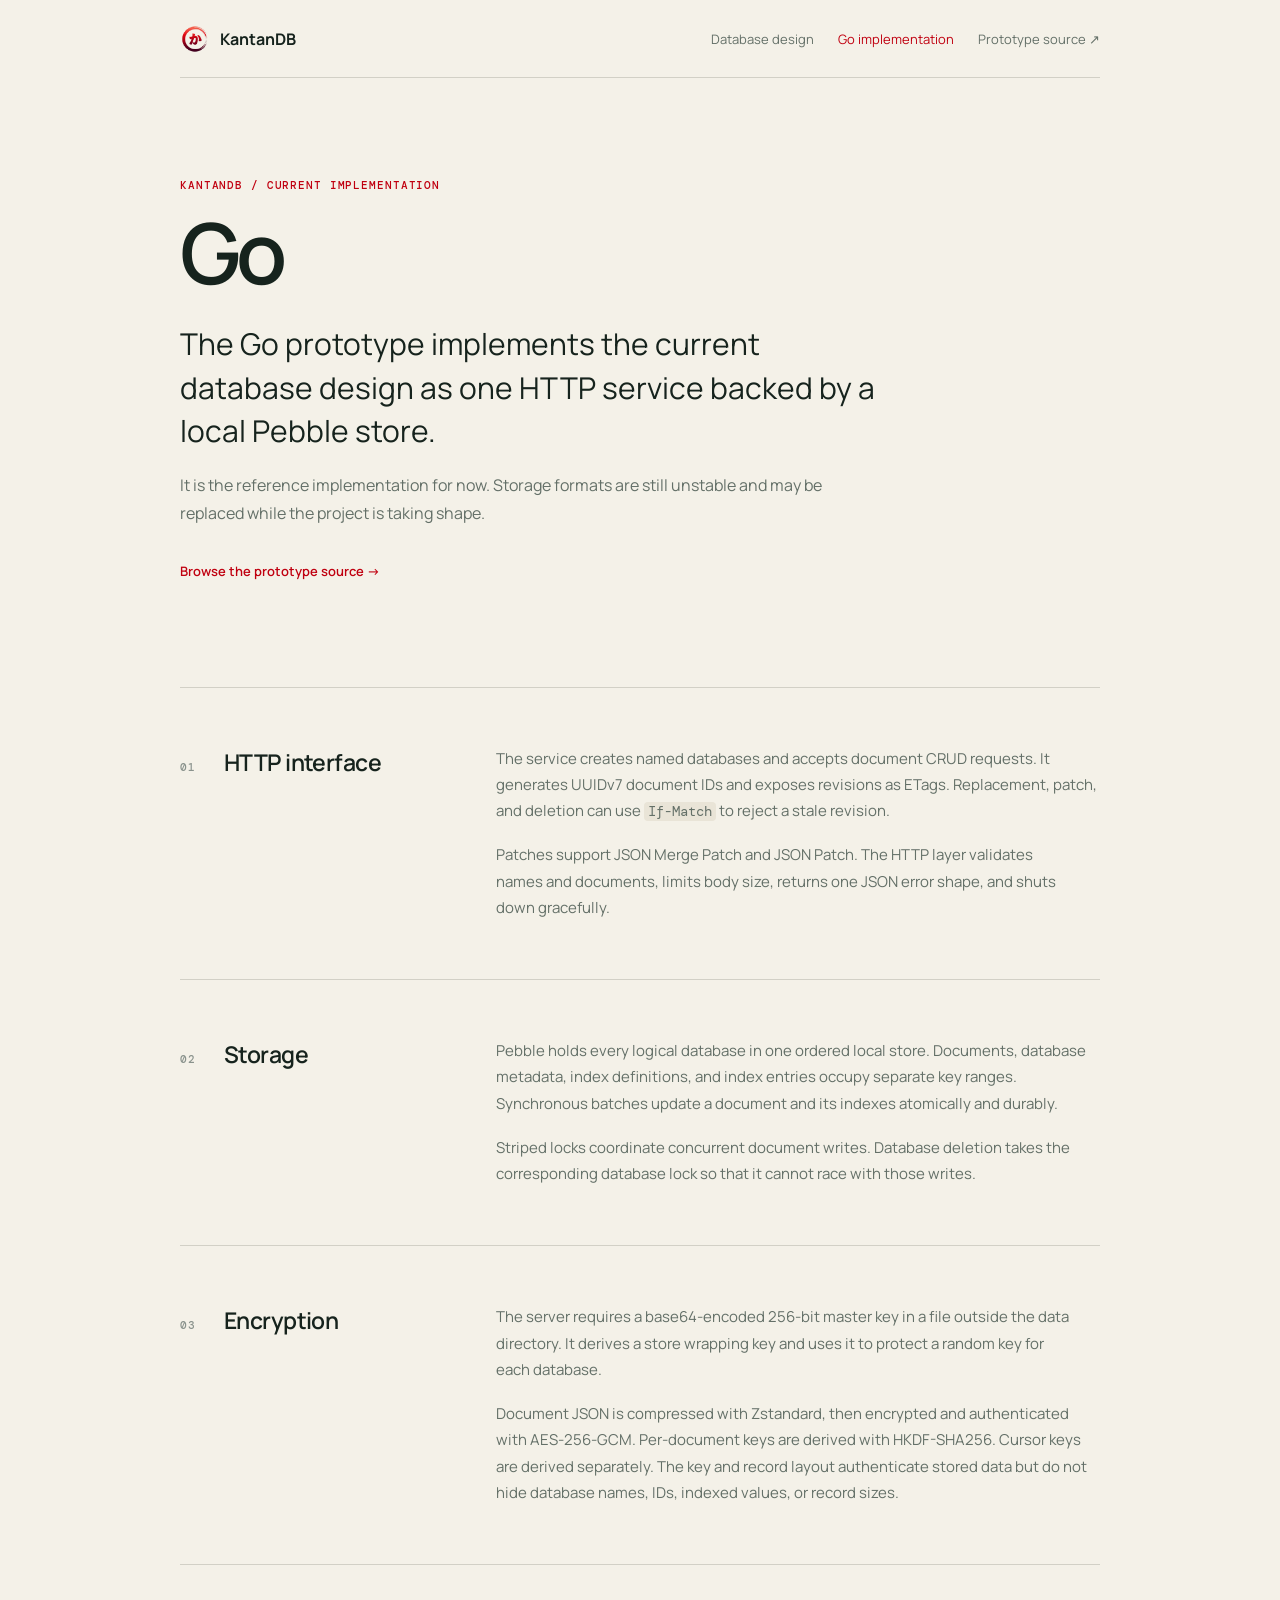
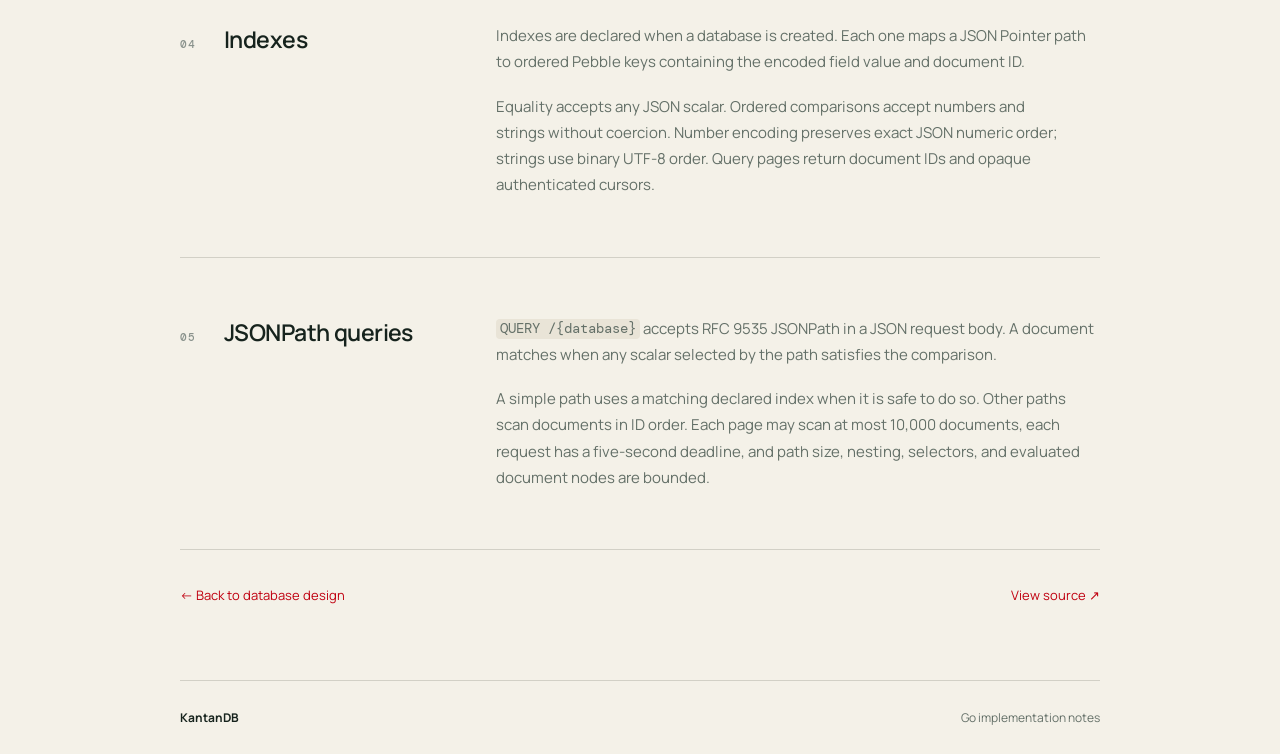
==== go.html @ 206d6247 "docs: update site for current prototype" ====
<!doctype html>
<html lang="en">
  <head>
    <meta charset="utf-8">
    <meta name="viewport" content="width=device-width, initial-scale=1">
    <meta name="description" content="Notes on the current Go implementation of KantanDB.">
    <meta name="theme-color" content="#f4f1e8">

    <title>Go implementation — KantanDB</title>

    <link rel="stylesheet" href="./styles.css">
  </head>
  <body>
    <header class="site-header">
      <a class="brand" href="./" aria-label="KantanDB home">
        <img src="./logo.png" alt="" aria-hidden="true">
        <span>KantanDB</span>
      </a>

      <nav aria-label="Main navigation">
        <a href="./">Database design</a>
        <a aria-current="page" href="./go.html">Go implementation</a>
        <a href="https://github.com/kantandb/prototype">Prototype source <span aria-hidden="true">↗</span></a>
      </nav>
    </header>

    <main>
      <header class="page-intro detail-intro">
        <p class="label"><a href="./">KantanDB</a> / current implementation</p>
        <h1>Go</h1>
        <p class="summary">
          The Go prototype implements the current database design as one HTTP
          service backed by a local Pebble store.
        </p>
        <p>
          It is the reference implementation for now. Storage formats are still
          unstable and may be replaced while the project is taking shape.
        </p>
        <p class="source-line">
          <a class="text-link" href="https://github.com/kantandb/prototype">Browse the prototype source →</a>
        </p>
      </header>

      <article>
        <section class="detail-section">
          <div class="section-title">
            <p class="section-number">01</p>
            <h2>HTTP interface</h2>
          </div>
          <div class="section-copy">
            <p>
              The service creates named databases and accepts document CRUD
              requests. It generates UUIDv7 document IDs and exposes revisions
              as ETags. Replacement, patch, and deletion can use
              <code>If-Match</code> to reject a stale revision.
            </p>
            <p>
              Patches support JSON Merge Patch and JSON Patch. The HTTP layer
              validates names and documents, limits body size, returns one JSON
              error shape, and shuts down gracefully.
            </p>
          </div>
        </section>

        <section class="detail-section">
          <div class="section-title">
            <p class="section-number">02</p>
            <h2>Storage</h2>
          </div>
          <div class="section-copy">
            <p>
              Pebble holds every logical database in one ordered local store.
              Documents, database metadata, index definitions, and index
              entries occupy separate key ranges. Synchronous batches update a
              document and its indexes atomically and durably.
            </p>
            <p>
              Striped locks coordinate concurrent document writes. Database
              deletion takes the corresponding database lock so that it cannot
              race with those writes.
            </p>
          </div>
        </section>

        <section class="detail-section">
          <div class="section-title">
            <p class="section-number">03</p>
            <h2>Encryption</h2>
          </div>
          <div class="section-copy">
            <p>
              The server requires a base64-encoded 256-bit master key in a file
              outside the data directory. It derives a store wrapping key and
              uses it to protect a random key for each database.
            </p>
            <p>
              Document JSON is compressed with Zstandard, then encrypted and
              authenticated with AES-256-GCM. Per-document keys are derived with
              HKDF-SHA256. Cursor keys are derived separately. The key and
              record layout authenticate stored data but do not hide database
              names, IDs, indexed values, or record sizes.
            </p>
          </div>
        </section>

        <section class="detail-section">
          <div class="section-title">
            <p class="section-number">04</p>
            <h2>Indexes</h2>
          </div>
          <div class="section-copy">
            <p>
              Indexes are declared when a database is created. Each one maps a
              JSON Pointer path to ordered Pebble keys containing the encoded
              field value and document ID.
            </p>
            <p>
              Equality accepts any JSON scalar. Ordered comparisons accept
              numbers and strings without coercion. Number encoding preserves
              exact JSON numeric order; strings use binary UTF-8 order. Query
              pages return document IDs and opaque authenticated cursors.
            </p>
          </div>
        </section>

        <section class="detail-section">
          <div class="section-title">
            <p class="section-number">05</p>
            <h2>JSONPath queries</h2>
          </div>
          <div class="section-copy">
            <p>
              <code>QUERY /{database}</code> accepts RFC 9535 JSONPath in a JSON
              request body. A document matches when any scalar selected by the
              path satisfies the comparison.
            </p>
            <p>
              A simple path uses a matching declared index when it is safe to
              do so. Other paths scan documents in ID order. Each page may scan
              at most 10,000 documents, each request has a five-second deadline,
              and path size, nesting, selectors, and evaluated document nodes
              are bounded.
            </p>
          </div>
        </section>
      </article>

      <nav class="page-nav" aria-label="Page navigation">
        <a href="./">← Back to database design</a>
        <a href="https://github.com/kantandb/prototype">View source ↗</a>
      </nav>
    </main>

    <footer>
      <span>KantanDB</span>
      <span>Go implementation notes</span>
    </footer>
  </body>
</html>
---- styles.css ----
@import url("https://fonts.googleapis.com/css2?family=DM+Mono:wght@400;500&family=Manrope:wght@400;500;600;700&display=swap");

:root {
  --paper: #f4f1e8;
  --paper-deep: #e9e4d7;
  --ink: #16231d;
  --muted: #647068;
  --line: #d2d0c6;
  --accent: #c00010;
  --accent-soft: #f05848;
  --white: #fffdf7;
}

* {
  box-sizing: border-box;
}

html {
  scroll-behavior: smooth;
}

body {
  min-width: 320px;
  margin: 0;
  color: var(--ink);
  background: var(--paper);
  font-family: "Manrope", sans-serif;
  -webkit-font-smoothing: antialiased;
}

a {
  color: inherit;
  text-underline-offset: 0.2em;
}

.site-header,
main,
footer {
  width: min(920px, calc(100% - 48px));
  margin-inline: auto;
}

.site-header {
  display: flex;
  align-items: center;
  justify-content: space-between;
  min-height: 78px;
  border-bottom: 1px solid var(--line);
}

.brand {
  display: inline-flex;
  gap: 10px;
  align-items: center;
  font-weight: 700;
  text-decoration: none;
}

.brand img {
  width: 30px;
  height: 30px;
  border-radius: 8px;
  object-fit: contain;
}

.site-header nav {
  display: flex;
  gap: 24px;
  color: var(--muted);
  font-size: 13px;
}

.site-header nav a {
  text-decoration: none;
}

.site-header nav a:hover,
.site-header nav a[aria-current="page"] {
  color: var(--accent);
}

.page-intro {
  max-width: 720px;
  padding: 100px 0 110px;
}

.label,
.status,
.section-number {
  margin: 0;
  color: var(--accent);
  font-family: "DM Mono", monospace;
  font-size: 11px;
  font-weight: 500;
  letter-spacing: 0.08em;
  text-transform: uppercase;
}

.label a {
  text-decoration: none;
}

h1,
h2,
h3,
p {
  text-wrap: pretty;
}

h1 {
  margin: 18px 0 28px;
  font-size: clamp(52px, 9vw, 84px);
  font-weight: 600;
  letter-spacing: -0.055em;
  line-height: 1;
}

.page-intro p:not(.label, .summary, .note, .source-line) {
  max-width: 650px;
  color: var(--muted);
  font-size: 16px;
  line-height: 1.75;
}

.summary {
  max-width: 710px;
  margin: 0 0 18px;
  font-size: clamp(22px, 3vw, 30px);
  line-height: 1.45;
}

.note {
  margin: 34px 0 0;
  padding-left: 15px;
  border-left: 2px solid var(--accent);
  color: var(--muted);
  font-family: "DM Mono", monospace;
  font-size: 12px;
}

.article-header {
  padding: 72px 0 52px;
  border-top: 1px solid var(--line);
}

.article-header h2 {
  margin: 13px 0 14px;
  font-size: clamp(34px, 5vw, 50px);
  font-weight: 600;
  letter-spacing: -0.04em;
}

.article-header > p:last-child {
  max-width: 600px;
  margin: 0;
  color: var(--muted);
  line-height: 1.7;
}

.design-section,
.detail-section {
  display: grid;
  grid-template-columns: 220px minmax(0, 1fr);
  gap: 48px;
  padding: 48px 0;
  border-top: 1px solid var(--line);
}

.design-section h3,
.implementation-row h3 {
  margin: 0;
  font-size: 19px;
  font-weight: 600;
  letter-spacing: -0.02em;
}

.design-section p,
.section-copy p,
.implementation-row > p {
  margin: 0;
  color: var(--muted);
  font-size: 15px;
  line-height: 1.75;
}

.design-section p + p,
.section-copy p + p {
  margin-top: 18px;
}

.implementations {
  padding-bottom: 80px;
}

.implementation-row {
  display: grid;
  grid-template-columns: 160px minmax(0, 1fr) 210px;
  gap: 32px;
  align-items: start;
  padding: 34px 0;
  border-top: 1px solid var(--line);
}

.implementation-row .status {
  margin-bottom: 8px;
  color: var(--muted);
}

.implementation-row .current {
  color: var(--accent);
}

.implementation-row.planned {
  opacity: 0.72;
}

.text-link {
  color: var(--accent);
  font-size: 13px;
  font-weight: 600;
  text-decoration: none;
}

.text-link:hover {
  text-decoration: underline;
}

.detail-intro {
  padding-bottom: 90px;
}

.source-line {
  margin-top: 32px;
}

.detail-section {
  grid-template-columns: 260px minmax(0, 1fr);
  gap: 56px;
  padding: 58px 0;
}

.section-title {
  display: grid;
  grid-template-columns: 34px 1fr;
  gap: 10px;
  align-items: baseline;
}

.section-title h2 {
  margin: 0;
  font-size: 23px;
  font-weight: 600;
  letter-spacing: -0.025em;
}

.section-number {
  color: #89928c;
}

code {
  padding: 0.1em 0.3em;
  border-radius: 4px;
  background: var(--paper-deep);
  font-family: "DM Mono", monospace;
  font-size: 0.9em;
}

.page-nav {
  display: flex;
  justify-content: space-between;
  padding: 36px 0 76px;
  border-top: 1px solid var(--line);
  font-size: 13px;
}

.page-nav a {
  color: var(--accent);
  text-decoration: none;
}

.page-nav a:hover {
  text-decoration: underline;
}

footer {
  display: flex;
  justify-content: space-between;
  padding: 28px 0;
  border-top: 1px solid var(--line);
  color: var(--muted);
  font-size: 12px;
}

footer span:first-child {
  color: var(--ink);
  font-weight: 700;
}

@media (max-width: 720px) {
  .site-header {
    align-items: flex-start;
    gap: 22px;
    flex-direction: column;
    padding: 20px 0;
  }

  .site-header nav {
    flex-wrap: wrap;
    gap: 10px 20px;
  }

  .page-intro {
    padding: 72px 0 82px;
  }

  .design-section,
  .detail-section {
    grid-template-columns: 1fr;
    gap: 22px;
  }

  .implementation-row {
    grid-template-columns: 110px 1fr;
  }

  .implementation-row .text-link {
    grid-column: 2;
  }
}

@media (max-width: 480px) {
  .site-header,
  main,
  footer {
    width: min(100% - 30px, 920px);
  }

  h1 {
    font-size: 52px;
  }

  .summary {
    font-size: 21px;
  }

  .implementation-row {
    grid-template-columns: 1fr;
    gap: 18px;
  }

  .implementation-row .text-link {
    grid-column: 1;
  }

  .page-nav,
  footer {
    gap: 14px;
    flex-direction: column;
  }
}

@media (prefers-reduced-motion: reduce) {
  html {
    scroll-behavior: auto;
  }
}
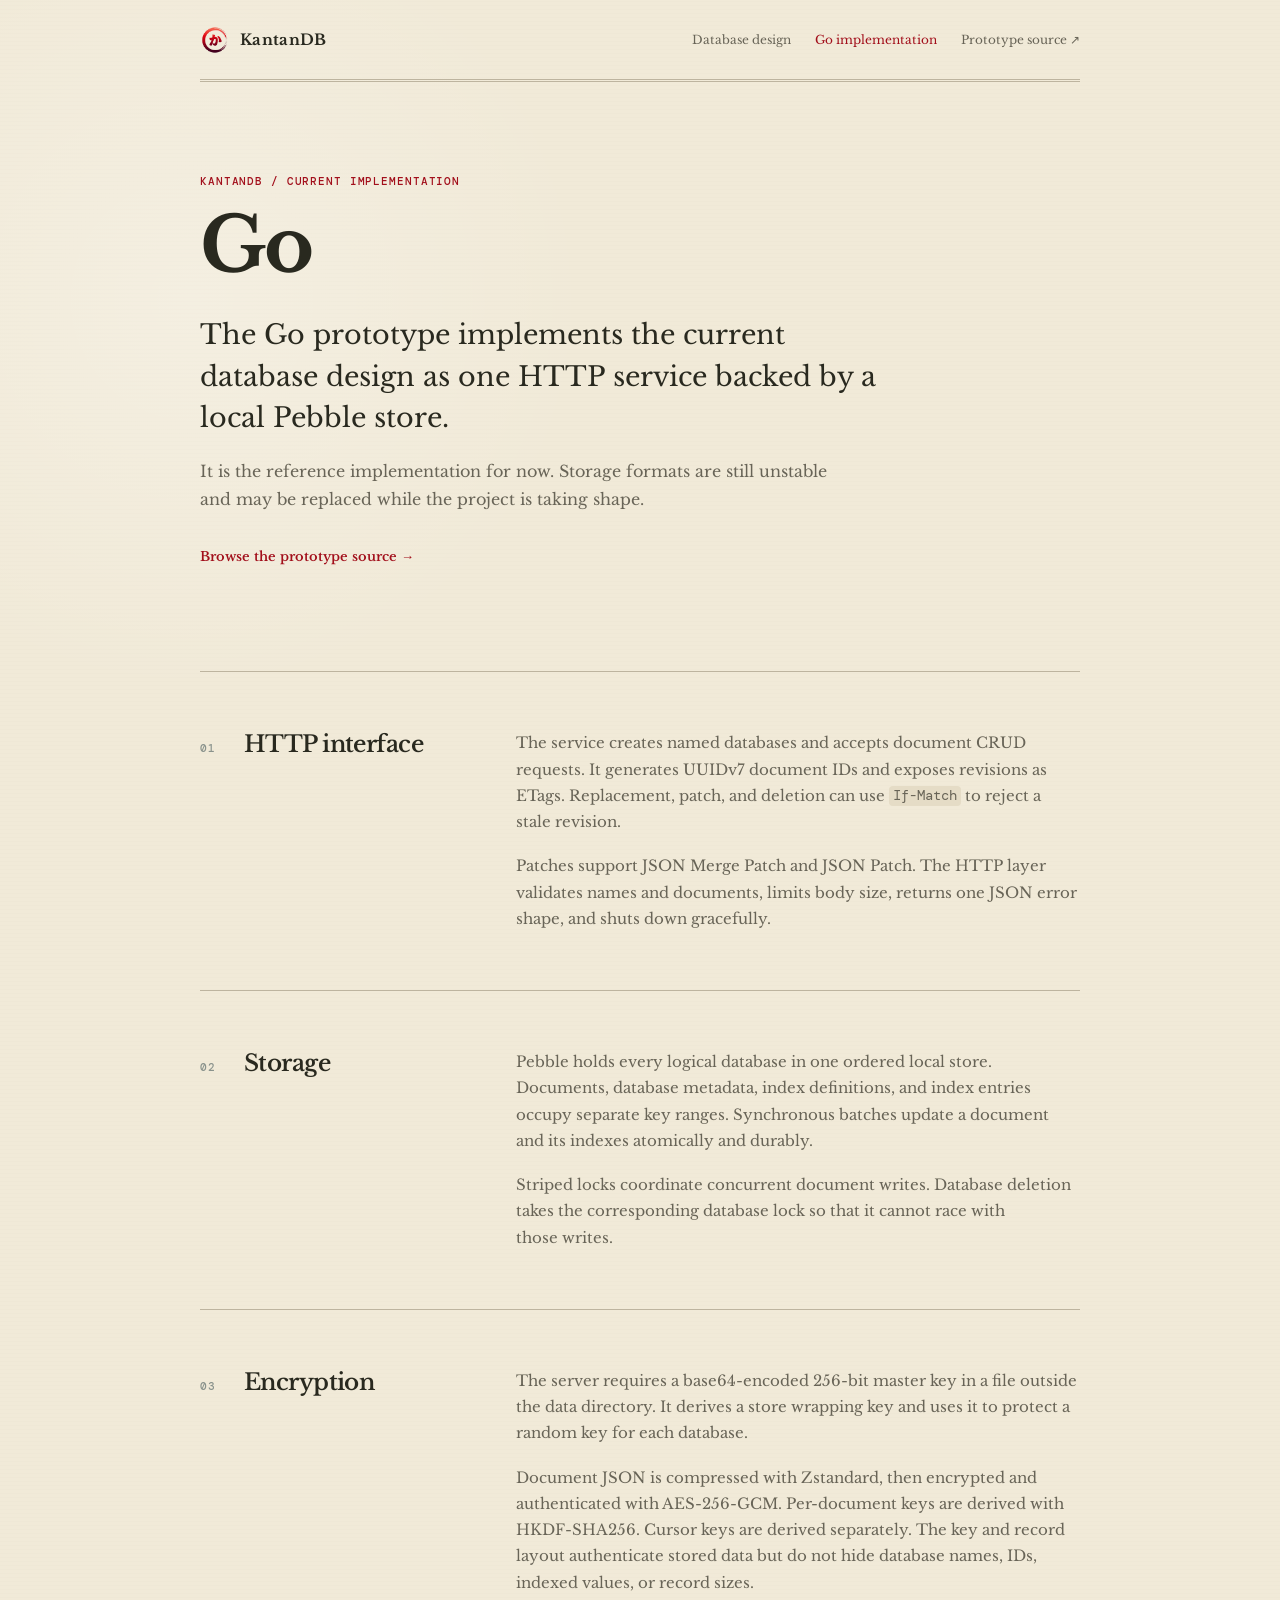
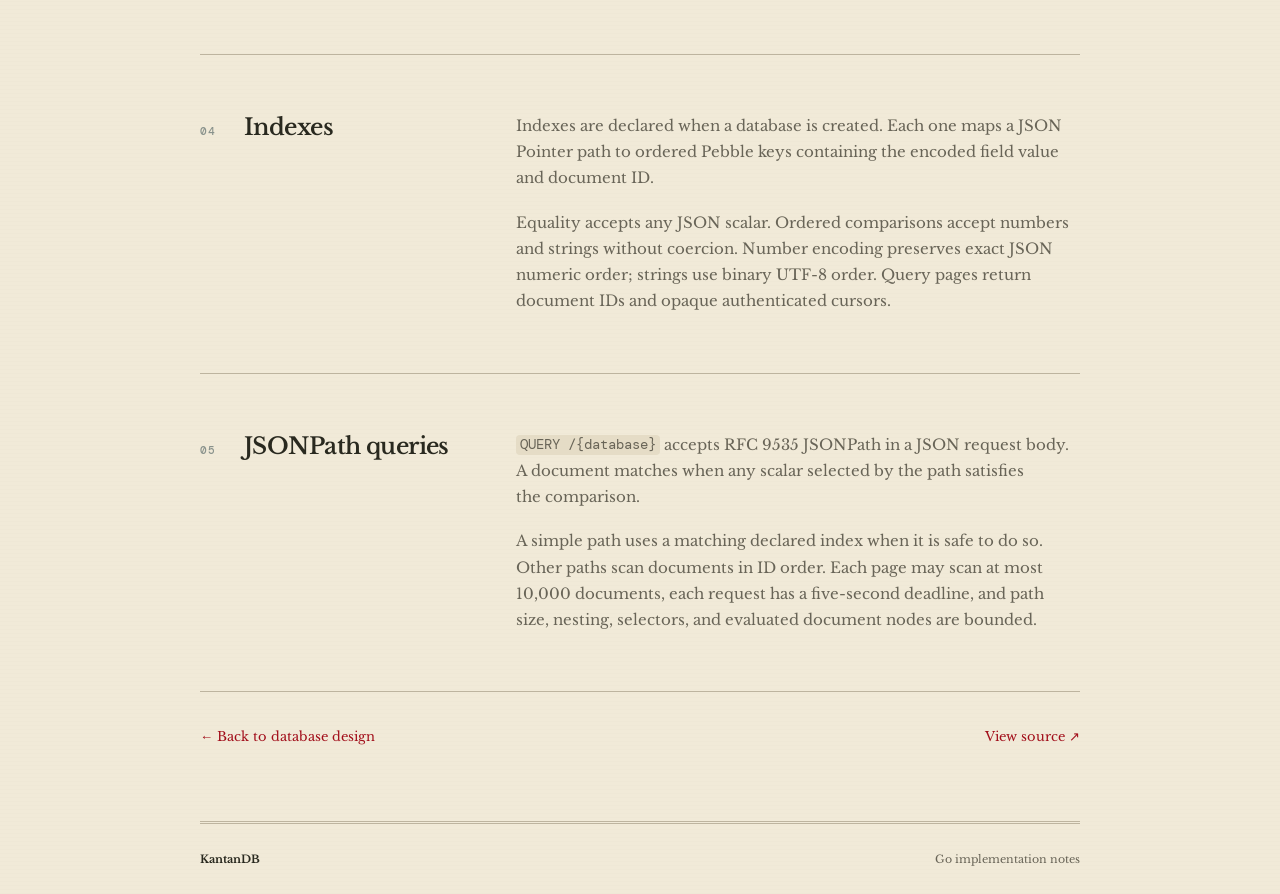
==== commit fb4a6862: "chore: rename Go server submodule" ====
--- a/go.html
+++ b/go.html
@@ -20,7 +20,7 @@
       <nav aria-label="Main navigation">
         <a href="./">Database design</a>
         <a aria-current="page" href="./go.html">Go implementation</a>
-        <a href="https://github.com/kantandb/prototype">Prototype source <span aria-hidden="true">↗</span></a>
+        <a href="https://github.com/kantandb/server-go">Prototype source <span aria-hidden="true">↗</span></a>
       </nav>
     </header>
 
@@ -37,7 +37,7 @@
           unstable and may be replaced while the project is taking shape.
         </p>
         <p class="source-line">
-          <a class="text-link" href="https://github.com/kantandb/prototype">Browse the prototype source →</a>
+          <a class="text-link" href="https://github.com/kantandb/server-go">Browse the prototype source →</a>
         </p>
       </header>
 
@@ -147,7 +147,7 @@
 
       <nav class="page-nav" aria-label="Page navigation">
         <a href="./">← Back to database design</a>
-        <a href="https://github.com/kantandb/prototype">View source ↗</a>
+        <a href="https://github.com/kantandb/server-go">View source ↗</a>
       </nav>
     </main>
 
--- a/styles.css
+++ b/styles.css
@@ -1,14 +1,14 @@
-@import url("https://fonts.googleapis.com/css2?family=DM+Mono:wght@400;500&family=Manrope:wght@400;500;600;700&display=swap");
+@import url("https://fonts.googleapis.com/css2?family=DM+Mono:wght@400;500&family=Libre+Baskerville:ital,wght@0,400;0,700;1,400&display=swap");
 
 :root {
-  --paper: #f4f1e8;
-  --paper-deep: #e9e4d7;
-  --ink: #16231d;
-  --muted: #647068;
-  --line: #d2d0c6;
-  --accent: #c00010;
-  --accent-soft: #f05848;
-  --white: #fffdf7;
+  --paper: #f1ead8;
+  --paper-deep: #e5dcc6;
+  --ink: #29291f;
+  --muted: #686457;
+  --line: #bdb49f;
+  --accent: #a20f1b;
+  --accent-soft: #c34a42;
+  --white: #faf5e8;
 }
 
 * {
@@ -23,8 +23,11 @@
   min-width: 320px;
   margin: 0;
   color: var(--ink);
-  background: var(--paper);
-  font-family: "Manrope", sans-serif;
+  background:
+    radial-gradient(circle at 15% 12%, rgb(255 255 255 / 24%), transparent 25rem),
+    repeating-linear-gradient(0deg, rgb(64 52 32 / 1.2%) 0 1px, transparent 1px 4px),
+    var(--paper);
+  font-family: "Libre Baskerville", Georgia, serif;
   -webkit-font-smoothing: antialiased;
 }
 
@@ -36,7 +39,7 @@
 .site-header,
 main,
 footer {
-  width: min(920px, calc(100% - 48px));
+  width: min(880px, calc(100% - 48px));
   margin-inline: auto;
 }
 
@@ -44,15 +47,17 @@
   display: flex;
   align-items: center;
   justify-content: space-between;
-  min-height: 78px;
-  border-bottom: 1px solid var(--line);
+  min-height: 82px;
+  border-bottom: 3px double var(--line);
 }
 
 .brand {
   display: inline-flex;
   gap: 10px;
   align-items: center;
-  font-weight: 700;
+  font-size: 15px;
+  font-weight: 700;
+  letter-spacing: 0.02em;
   text-decoration: none;
 }
 
@@ -67,7 +72,7 @@
   display: flex;
   gap: 24px;
   color: var(--muted);
-  font-size: 13px;
+  font-size: 12px;
 }
 
 .site-header nav a {
@@ -80,8 +85,8 @@
 }
 
 .page-intro {
-  max-width: 720px;
-  padding: 100px 0 110px;
+  max-width: 700px;
+  padding: 92px 0 104px;
 }
 
 .label,
@@ -107,12 +112,18 @@
   text-wrap: pretty;
 }
 
+h1,
+h2,
+h3 {
+  font-family: "Libre Baskerville", Georgia, serif;
+}
+
 h1 {
   margin: 18px 0 28px;
-  font-size: clamp(52px, 9vw, 84px);
-  font-weight: 600;
-  letter-spacing: -0.055em;
-  line-height: 1;
+  font-size: clamp(48px, 8vw, 76px);
+  font-weight: 700;
+  letter-spacing: -0.045em;
+  line-height: 1.05;
 }
 
 .page-intro p:not(.label, .summary, .note, .source-line) {
@@ -125,8 +136,8 @@
 .summary {
   max-width: 710px;
   margin: 0 0 18px;
-  font-size: clamp(22px, 3vw, 30px);
-  line-height: 1.45;
+  font-size: clamp(20px, 2.7vw, 27px);
+  line-height: 1.55;
 }
 
 .note {
@@ -139,15 +150,15 @@
 }
 
 .article-header {
-  padding: 72px 0 52px;
-  border-top: 1px solid var(--line);
+  padding: 68px 0 48px;
+  border-top: 3px double var(--line);
 }
 
 .article-header h2 {
   margin: 13px 0 14px;
-  font-size: clamp(34px, 5vw, 50px);
-  font-weight: 600;
-  letter-spacing: -0.04em;
+  font-size: clamp(32px, 4.5vw, 44px);
+  font-weight: 700;
+  letter-spacing: -0.035em;
 }
 
 .article-header > p:last-child {
@@ -166,12 +177,32 @@
   border-top: 1px solid var(--line);
 }
 
+#design {
+  counter-reset: design-section;
+}
+
+.design-section {
+  counter-increment: design-section;
+}
+
 .design-section h3,
 .implementation-row h3 {
   margin: 0;
-  font-size: 19px;
-  font-weight: 600;
-  letter-spacing: -0.02em;
+  font-size: 18px;
+  font-weight: 700;
+  letter-spacing: -0.015em;
+  line-height: 1.45;
+}
+
+.design-section h3::before {
+  display: block;
+  margin-bottom: 11px;
+  color: var(--accent);
+  content: counter(design-section, upper-roman) ".";
+  font-family: "DM Mono", monospace;
+  font-size: 10px;
+  font-weight: 500;
+  letter-spacing: 0.08em;
 }
 
 .design-section p,
@@ -286,9 +317,9 @@
   display: flex;
   justify-content: space-between;
   padding: 28px 0;
-  border-top: 1px solid var(--line);
-  color: var(--muted);
-  font-size: 12px;
+  border-top: 3px double var(--line);
+  color: var(--muted);
+  font-size: 11px;
 }
 
 footer span:first-child {
@@ -332,7 +363,7 @@
   .site-header,
   main,
   footer {
-    width: min(100% - 30px, 920px);
+    width: min(100% - 30px, 880px);
   }
 
   h1 {
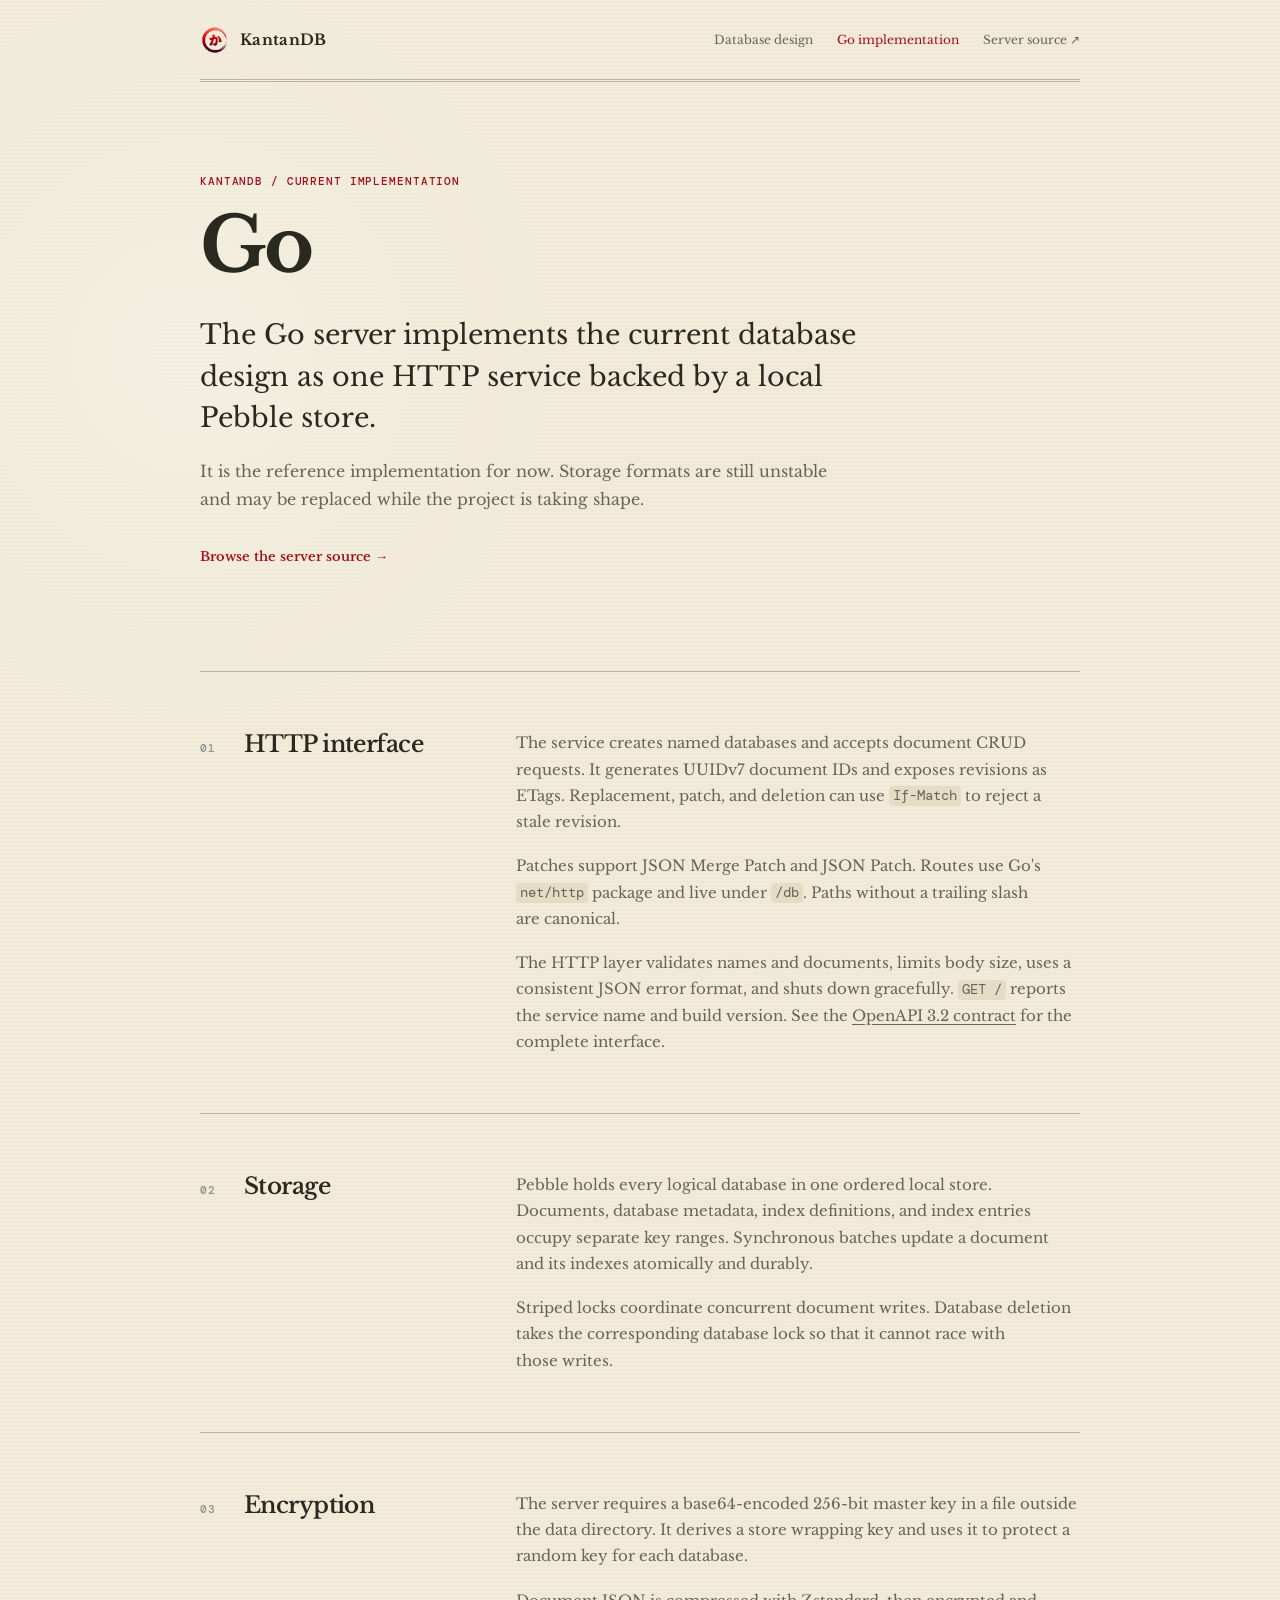
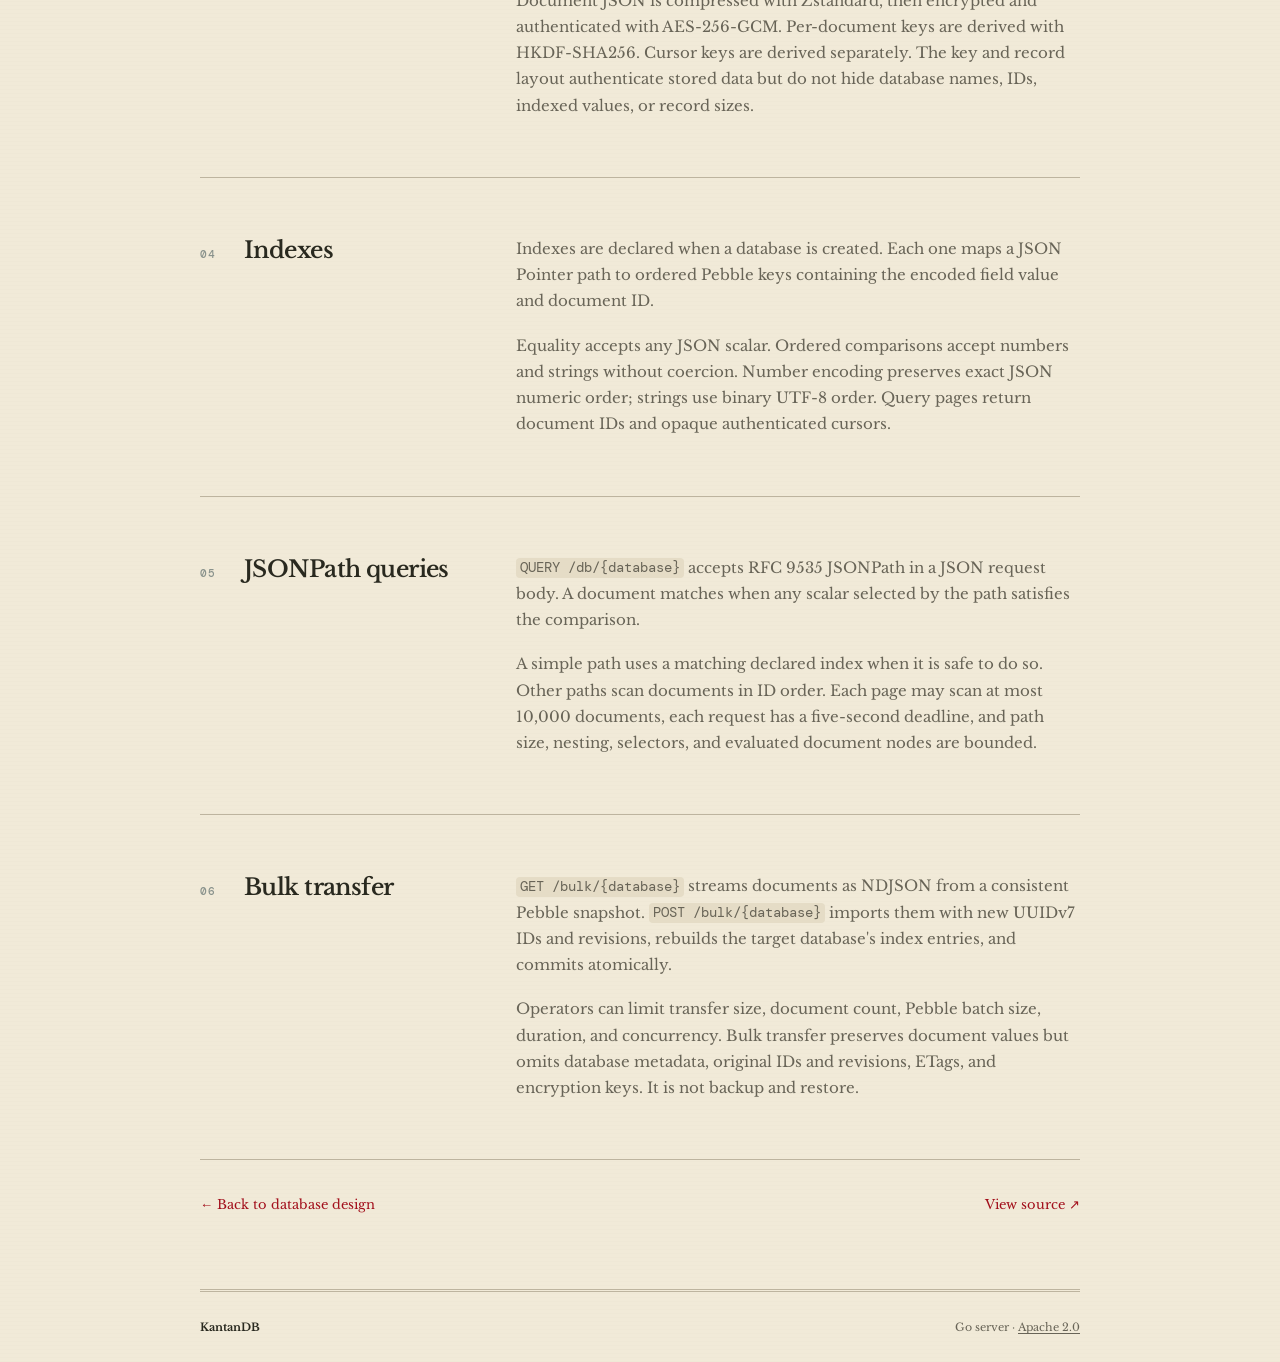
==== commit 4e1f2349: "docs: update Go server features" ====
--- a/go.html
+++ b/go.html
@@ -20,7 +20,7 @@
       <nav aria-label="Main navigation">
         <a href="./">Database design</a>
         <a aria-current="page" href="./go.html">Go implementation</a>
-        <a href="https://github.com/kantandb/server-go">Prototype source <span aria-hidden="true">↗</span></a>
+        <a href="https://github.com/kantandb/server-go">Server source <span aria-hidden="true">↗</span></a>
       </nav>
     </header>
 
@@ -29,7 +29,7 @@
         <p class="label"><a href="./">KantanDB</a> / current implementation</p>
         <h1>Go</h1>
         <p class="summary">
-          The Go prototype implements the current database design as one HTTP
+          The Go server implements the current database design as one HTTP
           service backed by a local Pebble store.
         </p>
         <p>
@@ -37,7 +37,7 @@
           unstable and may be replaced while the project is taking shape.
         </p>
         <p class="source-line">
-          <a class="text-link" href="https://github.com/kantandb/server-go">Browse the prototype source →</a>
+          <a class="text-link" href="https://github.com/kantandb/server-go">Browse the server source →</a>
         </p>
       </header>
 
@@ -55,9 +55,17 @@
               <code>If-Match</code> to reject a stale revision.
             </p>
             <p>
-              Patches support JSON Merge Patch and JSON Patch. The HTTP layer
-              validates names and documents, limits body size, returns one JSON
-              error shape, and shuts down gracefully.
+              Patches support JSON Merge Patch and JSON Patch. Routes use Go's
+              <code>net/http</code> package and live under <code>/db</code>.
+              Paths without a trailing slash are canonical.
+            </p>
+            <p>
+              The HTTP layer validates names and documents, limits body size,
+              uses a consistent JSON error format, and shuts down gracefully.
+              <code>GET /</code> reports the service name and build version.
+              See the
+              <a href="https://github.com/kantandb/server-go/blob/main/openapi.yaml">OpenAPI 3.2 contract</a>
+              for the complete interface.
             </p>
           </div>
         </section>
@@ -130,7 +138,7 @@
           </div>
           <div class="section-copy">
             <p>
-              <code>QUERY /{database}</code> accepts RFC 9535 JSONPath in a JSON
+              <code>QUERY /db/{database}</code> accepts RFC 9535 JSONPath in a JSON
               request body. A document matches when any scalar selected by the
               path satisfies the comparison.
             </p>
@@ -140,6 +148,28 @@
               at most 10,000 documents, each request has a five-second deadline,
               and path size, nesting, selectors, and evaluated document nodes
               are bounded.
+            </p>
+          </div>
+        </section>
+
+        <section class="detail-section">
+          <div class="section-title">
+            <p class="section-number">06</p>
+            <h2>Bulk transfer</h2>
+          </div>
+          <div class="section-copy">
+            <p>
+              <code>GET /bulk/{database}</code> streams documents as NDJSON
+              from a consistent Pebble snapshot. <code>POST /bulk/{database}</code>
+              imports them with new UUIDv7 IDs and revisions, rebuilds the
+              target database's index entries, and commits atomically.
+            </p>
+            <p>
+              Operators can limit transfer size, document count, Pebble batch
+              size, duration, and concurrency. Bulk transfer preserves
+              document values but omits database metadata, original IDs and
+              revisions, ETags, and encryption keys. It is not backup and
+              restore.
             </p>
           </div>
         </section>
@@ -153,7 +183,7 @@
 
     <footer>
       <span>KantanDB</span>
-      <span>Go implementation notes</span>
+      <span>Go server · <a href="https://github.com/kantandb/server-go/blob/main/LICENSE">Apache 2.0</a></span>
     </footer>
   </body>
 </html>
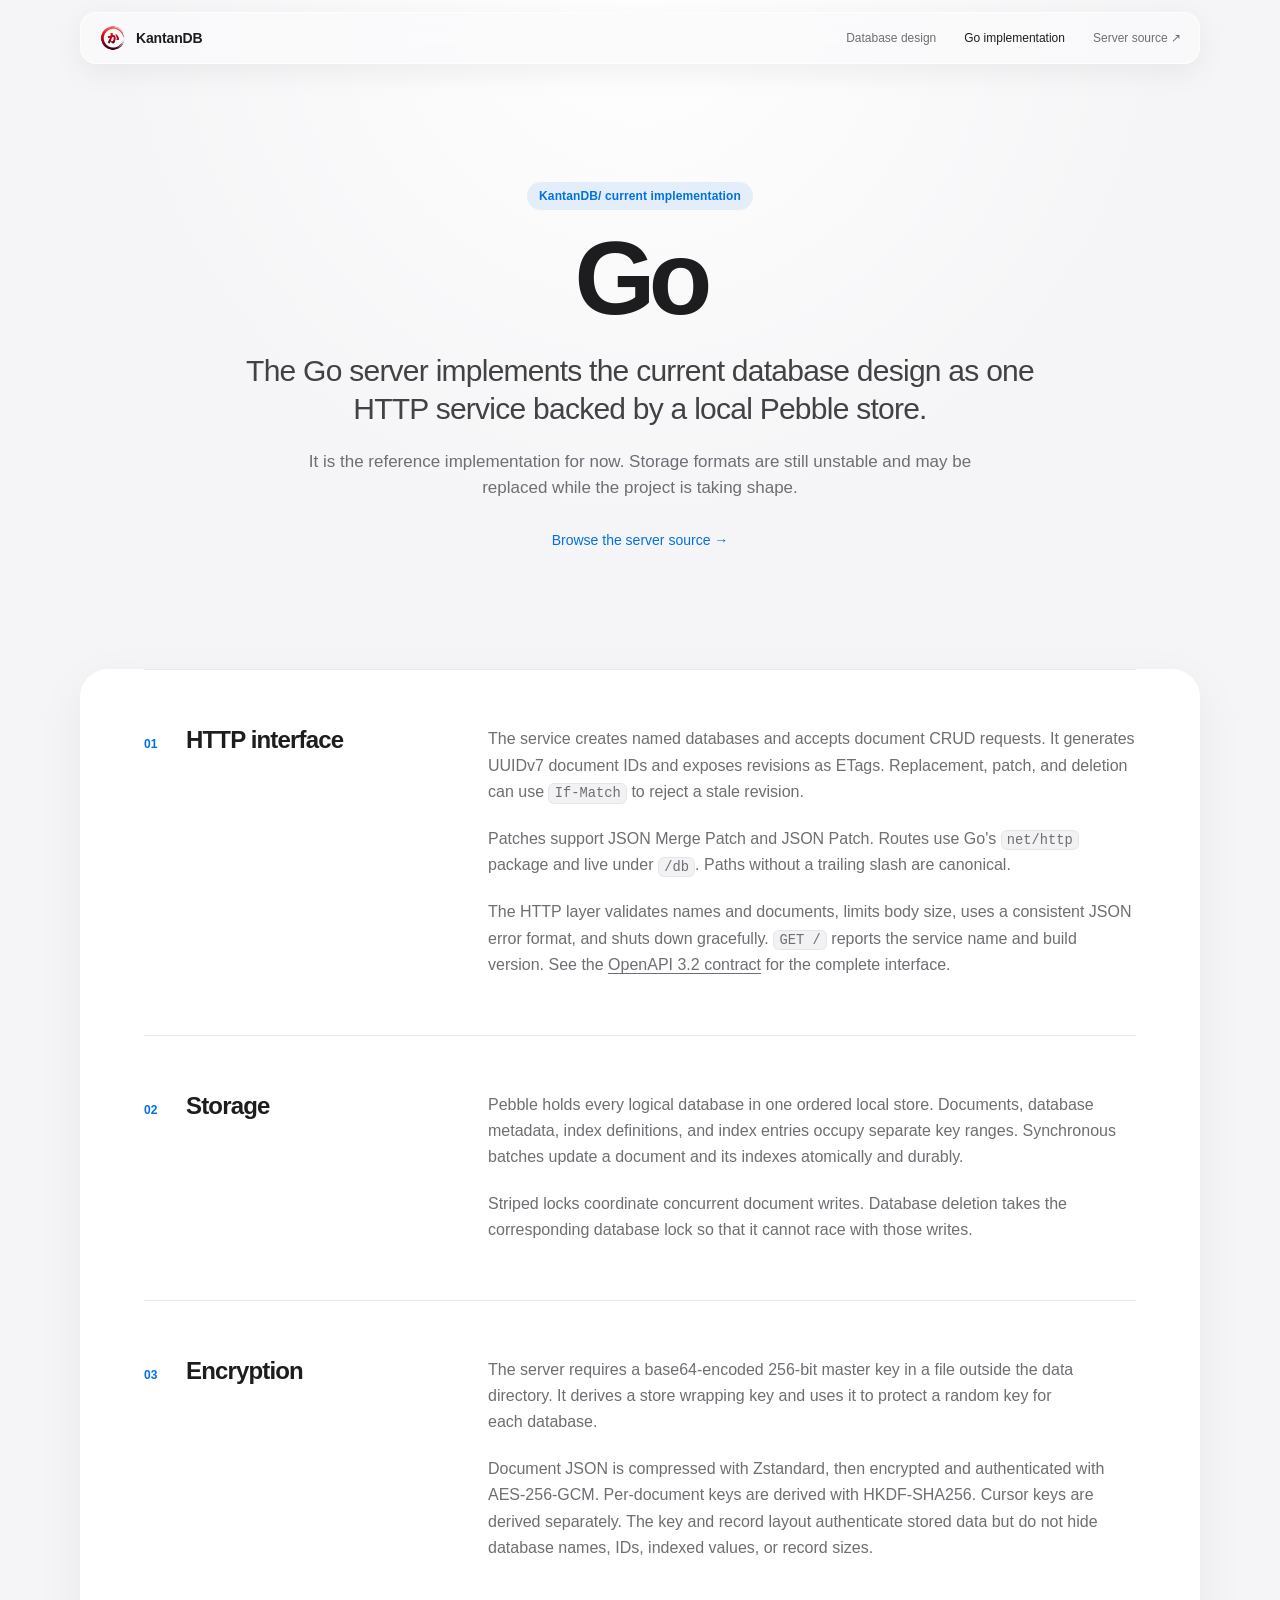
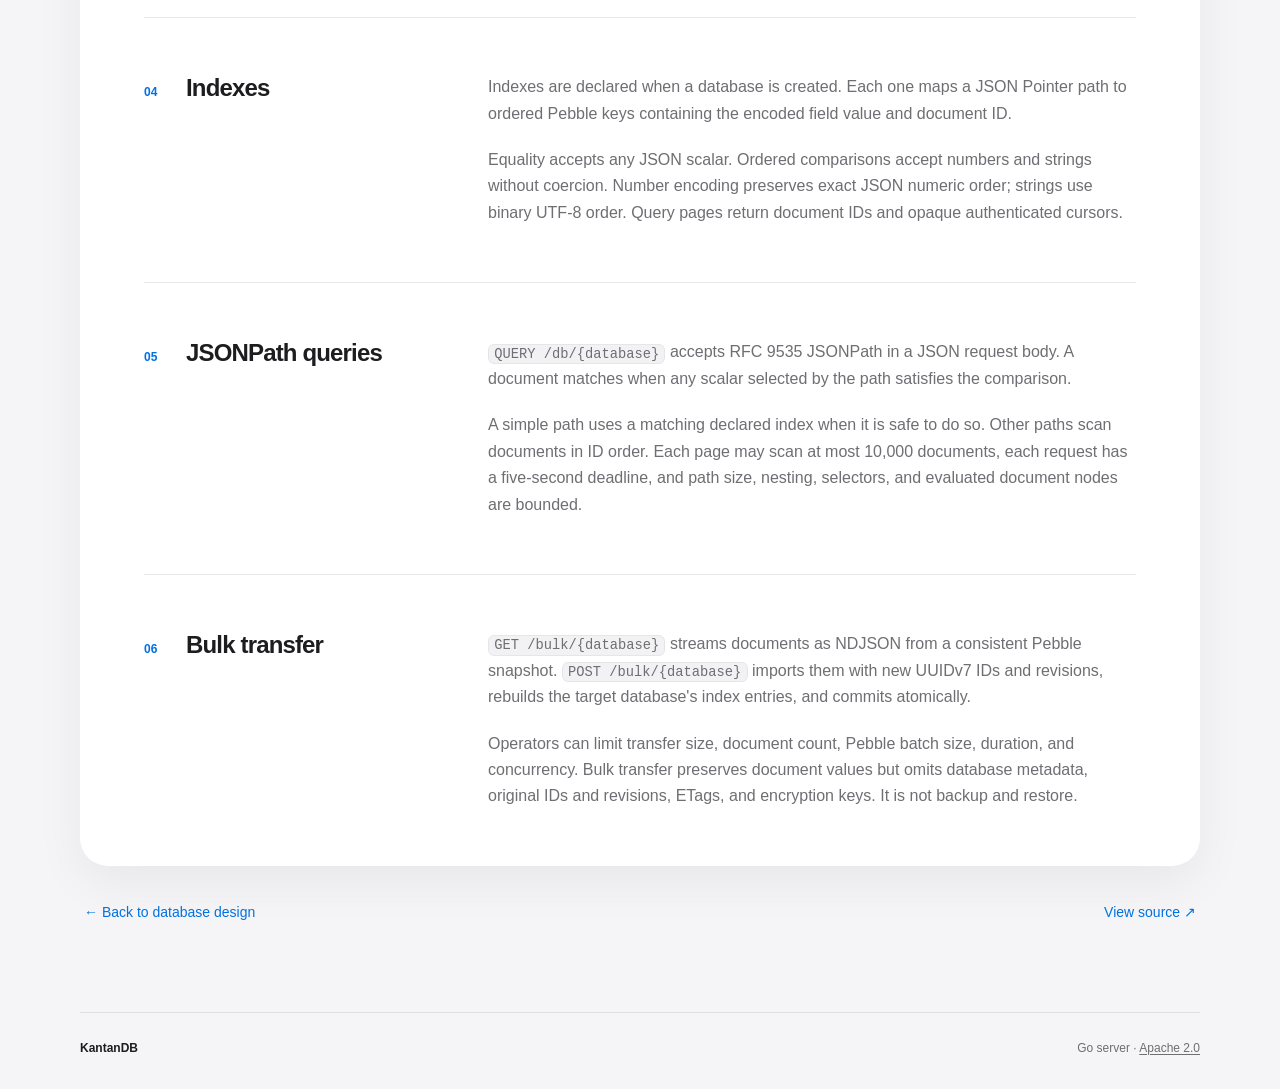
==== commit 0d27a2a8: "feat: redesign site with Apple-inspired styling" ====
--- a/go.html
+++ b/go.html
@@ -4,7 +4,7 @@
     <meta charset="utf-8">
     <meta name="viewport" content="width=device-width, initial-scale=1">
     <meta name="description" content="Notes on the current Go implementation of KantanDB.">
-    <meta name="theme-color" content="#f4f1e8">
+    <meta name="theme-color" content="#f5f5f7">
 
     <title>Go implementation — KantanDB</title>
 
--- a/styles.css
+++ b/styles.css
@@ -1,14 +1,17 @@
-@import url("https://fonts.googleapis.com/css2?family=DM+Mono:wght@400;500&family=Libre+Baskerville:ital,wght@0,400;0,700;1,400&display=swap");
-
 :root {
-  --paper: #f1ead8;
-  --paper-deep: #e5dcc6;
-  --ink: #29291f;
-  --muted: #686457;
-  --line: #bdb49f;
-  --accent: #a20f1b;
-  --accent-soft: #c34a42;
-  --white: #faf5e8;
+  color-scheme: light;
+  --canvas: #f5f5f7;
+  --surface: rgba(255, 255, 255, 0.82);
+  --surface-solid: #ffffff;
+  --ink: #1d1d1f;
+  --muted: #6e6e73;
+  --line: rgba(0, 0, 0, 0.09);
+  --accent: #0071e3;
+  --accent-hover: #0077ed;
+  --dark: #1d1d1f;
+  --dark-muted: #a1a1a6;
+  --radius: 28px;
+  --shadow: 0 16px 50px rgba(0, 0, 0, 0.06);
 }
 
 * {
@@ -24,69 +27,83 @@
   margin: 0;
   color: var(--ink);
   background:
-    radial-gradient(circle at 15% 12%, rgb(255 255 255 / 24%), transparent 25rem),
-    repeating-linear-gradient(0deg, rgb(64 52 32 / 1.2%) 0 1px, transparent 1px 4px),
-    var(--paper);
-  font-family: "Libre Baskerville", Georgia, serif;
+    radial-gradient(circle at 50% 0, #fff 0, transparent 34rem),
+    var(--canvas);
+  font-family: -apple-system, BlinkMacSystemFont, "SF Pro Text", "Helvetica Neue", Arial, sans-serif;
   -webkit-font-smoothing: antialiased;
 }
 
 a {
   color: inherit;
-  text-underline-offset: 0.2em;
+  text-underline-offset: 0.18em;
 }
 
 .site-header,
 main,
 footer {
-  width: min(880px, calc(100% - 48px));
+  width: min(1120px, calc(100% - 48px));
   margin-inline: auto;
 }
 
+/* A compact glass navigation bar keeps the page framing quiet. */
 .site-header {
+  position: sticky;
+  z-index: 10;
+  top: 12px;
   display: flex;
   align-items: center;
   justify-content: space-between;
-  min-height: 82px;
-  border-bottom: 3px double var(--line);
+  min-height: 52px;
+  margin-top: 12px;
+  padding: 0 18px;
+  border: 1px solid rgba(255, 255, 255, 0.72);
+  border-radius: 16px;
+  background: rgba(250, 250, 252, 0.78);
+  box-shadow: 0 8px 30px rgba(0, 0, 0, 0.06);
+  backdrop-filter: saturate(180%) blur(20px);
+  -webkit-backdrop-filter: saturate(180%) blur(20px);
 }
 
 .brand {
   display: inline-flex;
-  gap: 10px;
+  gap: 9px;
   align-items: center;
-  font-size: 15px;
-  font-weight: 700;
-  letter-spacing: 0.02em;
+  font-size: 14px;
+  font-weight: 650;
+  letter-spacing: -0.01em;
   text-decoration: none;
 }
 
 .brand img {
-  width: 30px;
-  height: 30px;
+  width: 28px;
+  height: 28px;
   border-radius: 8px;
   object-fit: contain;
 }
 
 .site-header nav {
   display: flex;
-  gap: 24px;
+  gap: 28px;
+  align-items: center;
   color: var(--muted);
   font-size: 12px;
 }
 
 .site-header nav a {
+  transition: color 160ms ease;
   text-decoration: none;
 }
 
 .site-header nav a:hover,
 .site-header nav a[aria-current="page"] {
-  color: var(--accent);
+  color: var(--ink);
 }
 
 .page-intro {
-  max-width: 700px;
-  padding: 92px 0 104px;
+  max-width: 940px;
+  margin-inline: auto;
+  padding: 118px 32px 124px;
+  text-align: center;
 }
 
 .label,
@@ -94,11 +111,16 @@
 .section-number {
   margin: 0;
   color: var(--accent);
-  font-family: "DM Mono", monospace;
-  font-size: 11px;
-  font-weight: 500;
-  letter-spacing: 0.08em;
-  text-transform: uppercase;
+  font-size: 12px;
+  font-weight: 650;
+  letter-spacing: 0.01em;
+}
+
+.label {
+  display: inline-flex;
+  padding: 7px 12px;
+  border-radius: 999px;
+  background: rgba(0, 113, 227, 0.09);
 }
 
 .label a {
@@ -115,65 +137,81 @@
 h1,
 h2,
 h3 {
-  font-family: "Libre Baskerville", Georgia, serif;
+  font-family: -apple-system, BlinkMacSystemFont, "SF Pro Display", "Helvetica Neue", Arial, sans-serif;
 }
 
 h1 {
-  margin: 18px 0 28px;
-  font-size: clamp(48px, 8vw, 76px);
+  margin: 20px 0 24px;
+  font-size: clamp(64px, 10vw, 104px);
+  font-weight: 700;
+  letter-spacing: -0.065em;
+  line-height: 0.94;
+}
+
+.page-intro p:not(.label, .summary, .note, .source-line) {
+  max-width: 680px;
+  margin-inline: auto;
+  color: var(--muted);
+  font-size: 17px;
+  line-height: 1.55;
+}
+
+.summary {
+  max-width: 800px;
+  margin: 0 auto 20px;
+  color: #424245;
+  font-size: clamp(22px, 3vw, 30px);
+  font-weight: 450;
+  letter-spacing: -0.025em;
+  line-height: 1.28;
+}
+
+.note {
+  display: inline-flex;
+  margin: 30px 0 0;
+  padding: 9px 14px;
+  border: 1px solid var(--line);
+  border-radius: 999px;
+  color: var(--muted);
+  background: rgba(255, 255, 255, 0.64);
+  font-size: 12px;
+}
+
+main > article,
+.implementations {
+  overflow: hidden;
+  border-radius: var(--radius);
+  background: var(--surface-solid);
+  box-shadow: var(--shadow);
+}
+
+.article-header {
+  padding: 72px 64px 54px;
+}
+
+.article-header h2 {
+  margin: 18px 0 14px;
+  font-size: clamp(40px, 5vw, 56px);
   font-weight: 700;
   letter-spacing: -0.045em;
-  line-height: 1.05;
-}
-
-.page-intro p:not(.label, .summary, .note, .source-line) {
-  max-width: 650px;
-  color: var(--muted);
-  font-size: 16px;
-  line-height: 1.75;
-}
-
-.summary {
-  max-width: 710px;
-  margin: 0 0 18px;
-  font-size: clamp(20px, 2.7vw, 27px);
+  line-height: 1.02;
+}
+
+.article-header > p:last-child {
+  max-width: 620px;
+  margin: 0;
+  color: var(--muted);
+  font-size: 17px;
   line-height: 1.55;
-}
-
-.note {
-  margin: 34px 0 0;
-  padding-left: 15px;
-  border-left: 2px solid var(--accent);
-  color: var(--muted);
-  font-family: "DM Mono", monospace;
-  font-size: 12px;
-}
-
-.article-header {
-  padding: 68px 0 48px;
-  border-top: 3px double var(--line);
-}
-
-.article-header h2 {
-  margin: 13px 0 14px;
-  font-size: clamp(32px, 4.5vw, 44px);
-  font-weight: 700;
-  letter-spacing: -0.035em;
-}
-
-.article-header > p:last-child {
-  max-width: 600px;
-  margin: 0;
-  color: var(--muted);
-  line-height: 1.7;
 }
 
 .design-section,
 .detail-section {
   display: grid;
-  grid-template-columns: 220px minmax(0, 1fr);
-  gap: 48px;
-  padding: 48px 0;
+  grid-template-columns: 240px minmax(0, 1fr);
+  gap: 56px;
+  margin: 0 64px;
+  padding: 46px 0 52px;
   border-top: 1px solid var(--line);
 }
 
@@ -188,21 +226,20 @@
 .design-section h3,
 .implementation-row h3 {
   margin: 0;
-  font-size: 18px;
-  font-weight: 700;
-  letter-spacing: -0.015em;
-  line-height: 1.45;
+  font-size: 22px;
+  font-weight: 650;
+  letter-spacing: -0.025em;
+  line-height: 1.2;
 }
 
 .design-section h3::before {
   display: block;
-  margin-bottom: 11px;
+  margin-bottom: 14px;
   color: var(--accent);
-  content: counter(design-section, upper-roman) ".";
-  font-family: "DM Mono", monospace;
-  font-size: 10px;
-  font-weight: 500;
-  letter-spacing: 0.08em;
+  content: counter(design-section, decimal-leading-zero);
+  font-size: 12px;
+  font-weight: 650;
+  letter-spacing: 0;
 }
 
 .design-section p,
@@ -210,45 +247,63 @@
 .implementation-row > p {
   margin: 0;
   color: var(--muted);
-  font-size: 15px;
-  line-height: 1.75;
+  font-size: 16px;
+  line-height: 1.65;
 }
 
 .design-section p + p,
 .section-copy p + p {
-  margin-top: 18px;
+  margin-top: 20px;
 }
 
 .implementations {
-  padding-bottom: 80px;
+  margin-top: 28px;
+  margin-bottom: 96px;
+  color: #f5f5f7;
+  background: var(--dark);
+}
+
+.implementations .article-header {
+  padding-bottom: 48px;
+}
+
+.implementations .label {
+  color: #64a8ff;
+  background: rgba(41, 151, 255, 0.16);
 }
 
 .implementation-row {
   display: grid;
-  grid-template-columns: 160px minmax(0, 1fr) 210px;
-  gap: 32px;
+  grid-template-columns: 180px minmax(0, 1fr) 230px;
+  gap: 40px;
   align-items: start;
-  padding: 34px 0;
-  border-top: 1px solid var(--line);
+  margin: 0 64px;
+  padding: 38px 0;
+  border-top: 1px solid rgba(255, 255, 255, 0.13);
 }
 
 .implementation-row .status {
-  margin-bottom: 8px;
-  color: var(--muted);
-}
-
-.implementation-row .current {
-  color: var(--accent);
+  margin-bottom: 9px;
+  color: var(--dark-muted);
+}
+
+.implementation-row .current,
+.implementations .text-link {
+  color: #64a8ff;
+}
+
+.implementation-row > p {
+  color: var(--dark-muted);
 }
 
 .implementation-row.planned {
-  opacity: 0.72;
+  opacity: 0.62;
 }
 
 .text-link {
   color: var(--accent);
-  font-size: 13px;
-  font-weight: 600;
+  font-size: 14px;
+  font-weight: 500;
   text-decoration: none;
 }
 
@@ -257,51 +312,52 @@
 }
 
 .detail-intro {
-  padding-bottom: 90px;
+  padding-bottom: 104px;
 }
 
 .source-line {
-  margin-top: 32px;
+  margin-top: 30px;
 }
 
 .detail-section {
-  grid-template-columns: 260px minmax(0, 1fr);
-  gap: 56px;
-  padding: 58px 0;
+  grid-template-columns: 280px minmax(0, 1fr);
+  gap: 64px;
+  padding-block: 56px;
 }
 
 .section-title {
   display: grid;
-  grid-template-columns: 34px 1fr;
-  gap: 10px;
+  grid-template-columns: 30px 1fr;
+  gap: 12px;
   align-items: baseline;
 }
 
 .section-title h2 {
   margin: 0;
-  font-size: 23px;
-  font-weight: 600;
-  letter-spacing: -0.025em;
+  font-size: 24px;
+  font-weight: 650;
+  letter-spacing: -0.035em;
+  line-height: 1.15;
 }
 
 .section-number {
-  color: #89928c;
+  color: var(--accent);
 }
 
 code {
-  padding: 0.1em 0.3em;
-  border-radius: 4px;
-  background: var(--paper-deep);
-  font-family: "DM Mono", monospace;
-  font-size: 0.9em;
+  padding: 0.12em 0.38em;
+  border: 1px solid rgba(0, 0, 0, 0.05);
+  border-radius: 6px;
+  background: #f2f2f4;
+  font-family: ui-monospace, "SFMono-Regular", Menlo, Monaco, Consolas, monospace;
+  font-size: 0.86em;
 }
 
 .page-nav {
   display: flex;
   justify-content: space-between;
-  padding: 36px 0 76px;
-  border-top: 1px solid var(--line);
-  font-size: 13px;
+  padding: 38px 4px 92px;
+  font-size: 14px;
 }
 
 .page-nav a {
@@ -310,48 +366,66 @@
 }
 
 .page-nav a:hover {
+  color: var(--accent-hover);
   text-decoration: underline;
 }
 
 footer {
   display: flex;
   justify-content: space-between;
-  padding: 28px 0;
-  border-top: 3px double var(--line);
-  color: var(--muted);
-  font-size: 11px;
+  padding: 28px 0 36px;
+  border-top: 1px solid var(--line);
+  color: var(--muted);
+  font-size: 12px;
 }
 
 footer span:first-child {
   color: var(--ink);
-  font-weight: 700;
-}
-
-@media (max-width: 720px) {
+  font-weight: 650;
+}
+
+a:focus-visible {
+  border-radius: 4px;
+  outline: 3px solid rgba(0, 113, 227, 0.35);
+  outline-offset: 3px;
+}
+
+@media (max-width: 780px) {
   .site-header {
+    position: static;
     align-items: flex-start;
-    gap: 22px;
+    gap: 16px;
     flex-direction: column;
-    padding: 20px 0;
+    margin-top: 10px;
+    padding: 14px 16px;
   }
 
   .site-header nav {
+    width: 100%;
     flex-wrap: wrap;
     gap: 10px 20px;
   }
 
   .page-intro {
-    padding: 72px 0 82px;
+    padding: 88px 16px 92px;
+  }
+
+  .article-header {
+    padding: 52px 32px 40px;
   }
 
   .design-section,
   .detail-section {
     grid-template-columns: 1fr;
-    gap: 22px;
+    gap: 24px;
+    margin-inline: 32px;
+    padding-block: 38px;
   }
 
   .implementation-row {
-    grid-template-columns: 110px 1fr;
+    grid-template-columns: 120px minmax(0, 1fr);
+    gap: 28px;
+    margin-inline: 32px;
   }
 
   .implementation-row .text-link {
@@ -359,19 +433,38 @@
   }
 }
 
-@media (max-width: 480px) {
+@media (max-width: 520px) {
   .site-header,
   main,
   footer {
-    width: min(100% - 30px, 880px);
+    width: min(100% - 28px, 1120px);
   }
 
   h1 {
-    font-size: 52px;
+    font-size: 58px;
   }
 
   .summary {
-    font-size: 21px;
+    font-size: 22px;
+  }
+
+  main > article,
+  .implementations {
+    border-radius: 22px;
+  }
+
+  .article-header {
+    padding: 42px 22px 34px;
+  }
+
+  .article-header h2 {
+    font-size: 38px;
+  }
+
+  .design-section,
+  .detail-section,
+  .implementation-row {
+    margin-inline: 22px;
   }
 
   .implementation-row {
@@ -394,4 +487,8 @@
   html {
     scroll-behavior: auto;
   }
-}
+
+  * {
+    transition: none !important;
+  }
+}
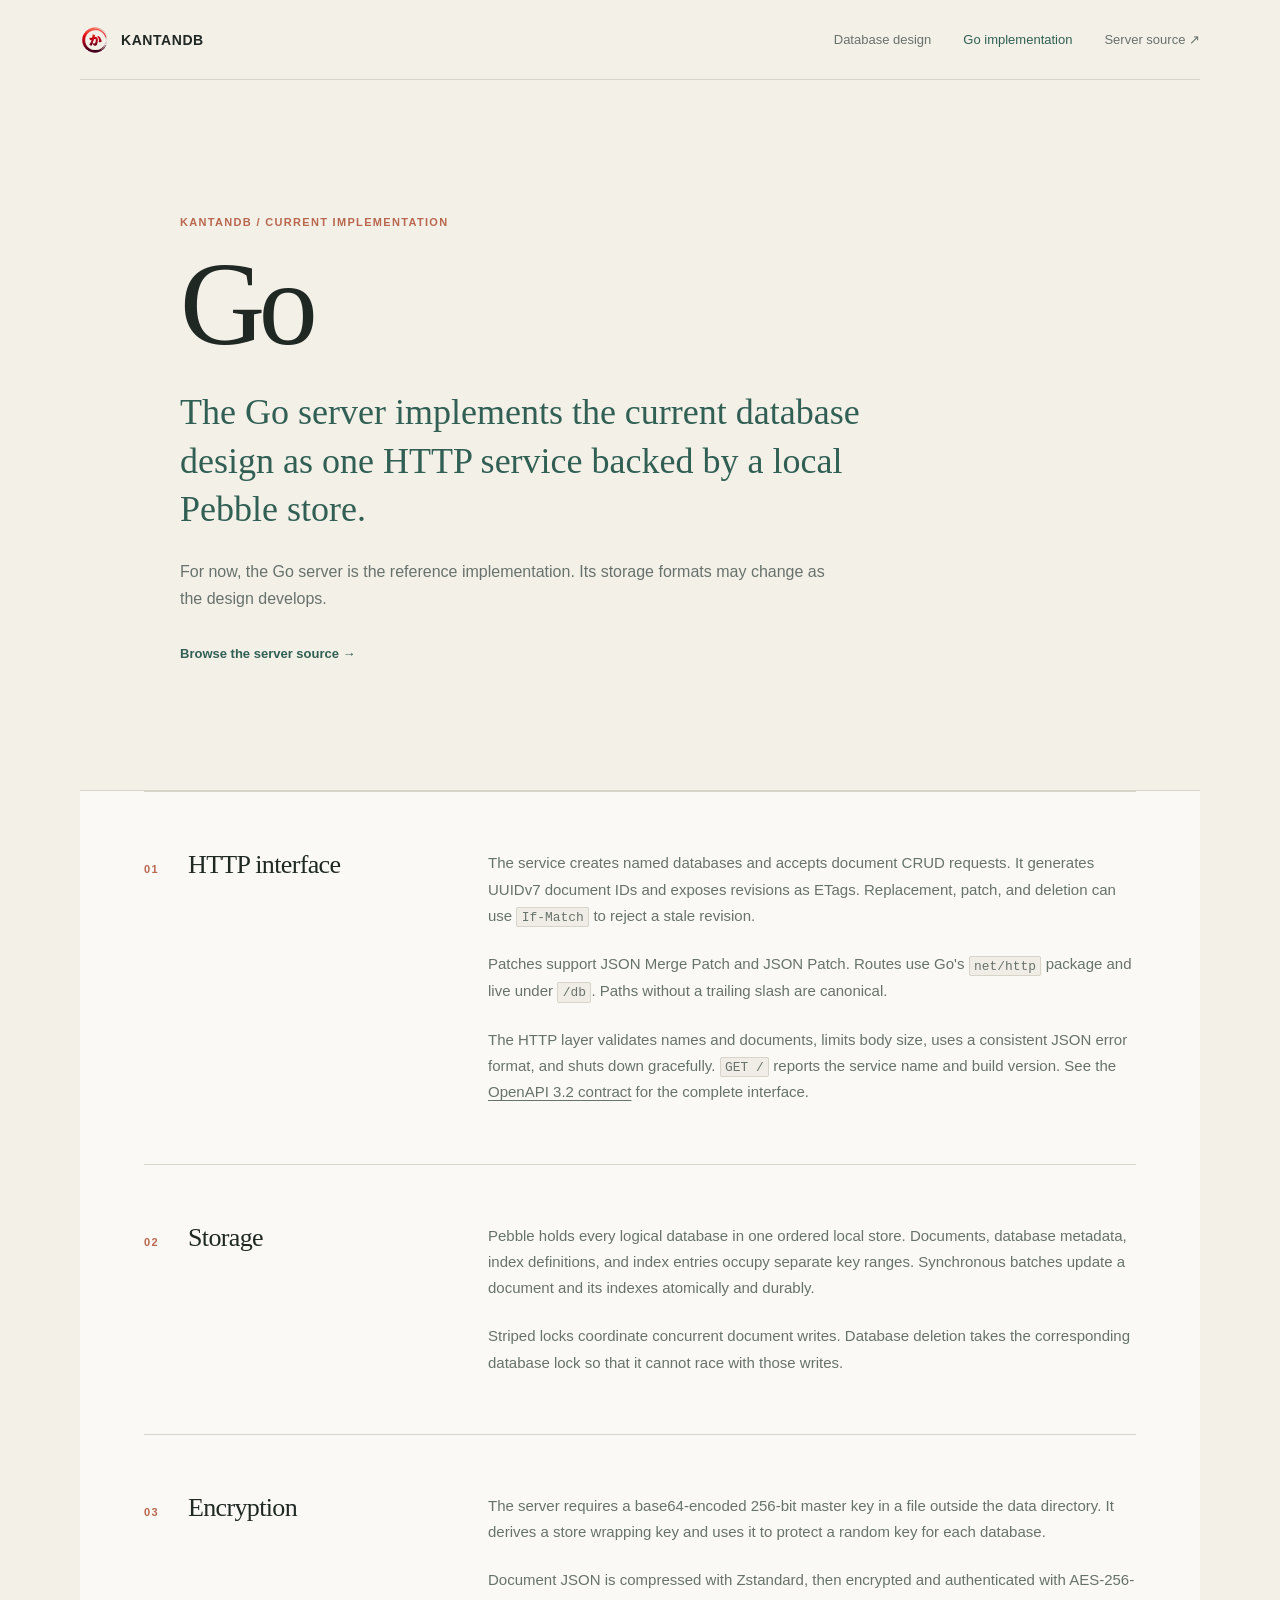
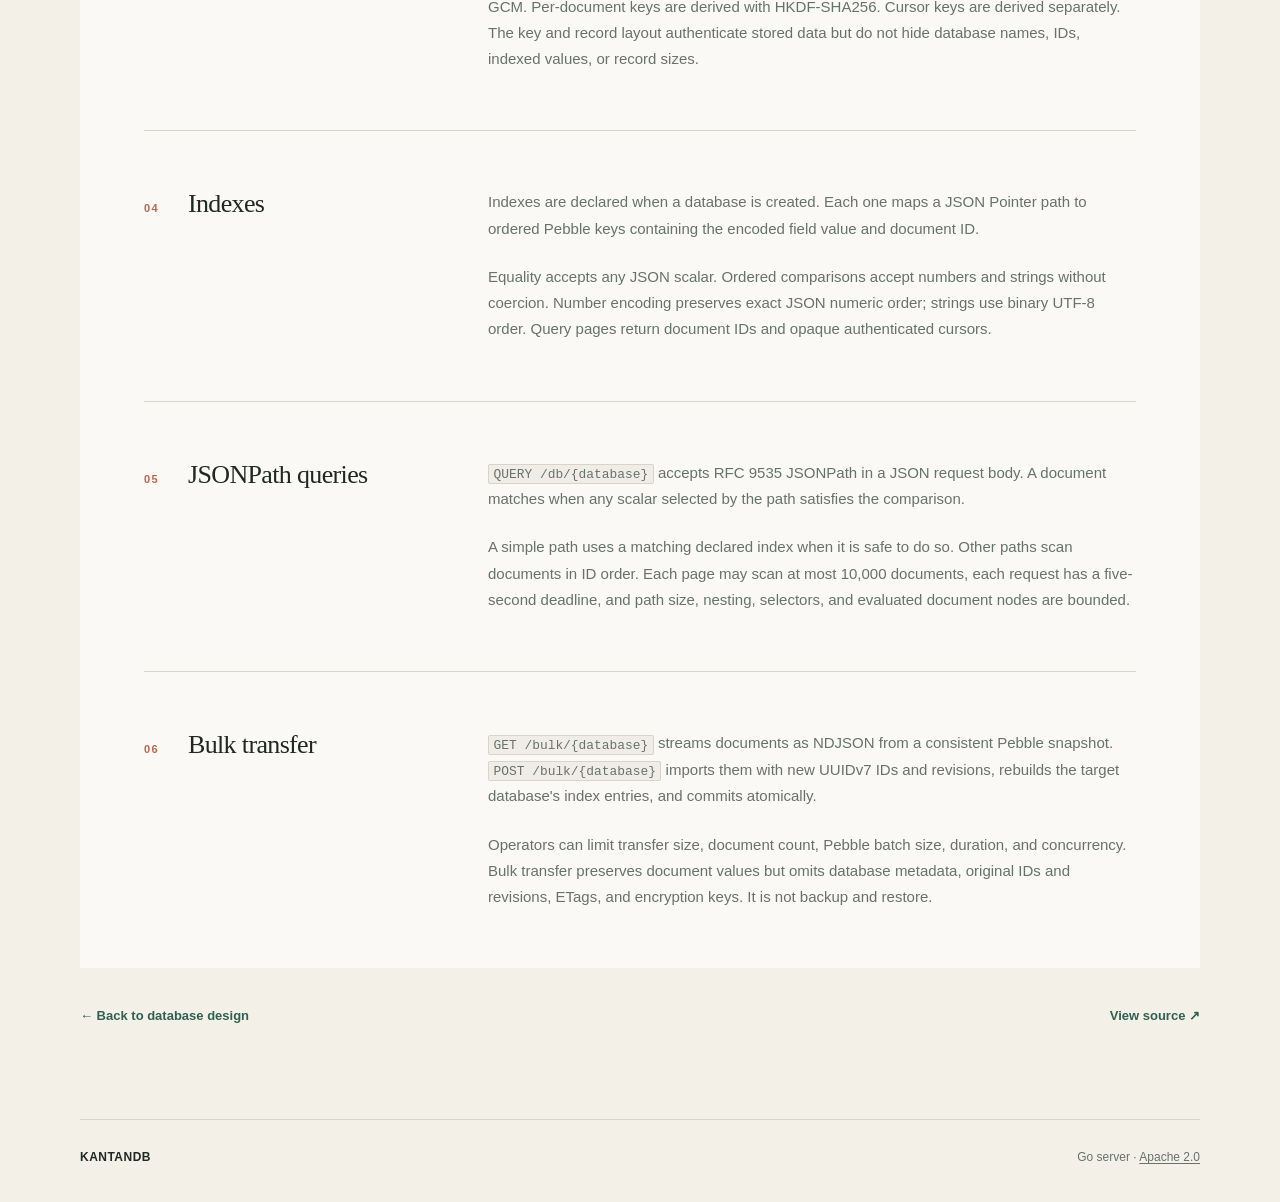
==== commit 31aaed3b: "feat: adopt Scandinavian minimalist design" ====
--- a/go.html
+++ b/go.html
@@ -4,7 +4,7 @@
     <meta charset="utf-8">
     <meta name="viewport" content="width=device-width, initial-scale=1">
     <meta name="description" content="Notes on the current Go implementation of KantanDB.">
-    <meta name="theme-color" content="#f5f5f7">
+    <meta name="theme-color" content="#f3f0e8">
 
     <title>Go implementation — KantanDB</title>
 
@@ -33,8 +33,8 @@
           service backed by a local Pebble store.
         </p>
         <p>
-          It is the reference implementation for now. Storage formats are still
-          unstable and may be replaced while the project is taking shape.
+          For now, the Go server is the reference implementation. Its storage
+          formats may change as the design develops.
         </p>
         <p class="source-line">
           <a class="text-link" href="https://github.com/kantandb/server-go">Browse the server source →</a>
--- a/styles.css
+++ b/styles.css
@@ -1,17 +1,15 @@
 :root {
   color-scheme: light;
-  --canvas: #f5f5f7;
-  --surface: rgba(255, 255, 255, 0.82);
-  --surface-solid: #ffffff;
-  --ink: #1d1d1f;
-  --muted: #6e6e73;
-  --line: rgba(0, 0, 0, 0.09);
-  --accent: #0071e3;
-  --accent-hover: #0077ed;
-  --dark: #1d1d1f;
-  --dark-muted: #a1a1a6;
-  --radius: 28px;
-  --shadow: 0 16px 50px rgba(0, 0, 0, 0.06);
+  --canvas: #f3f0e8;
+  --paper: #faf9f5;
+  --ink: #202824;
+  --muted: #68726c;
+  --line: #d7d4ca;
+  --accent: #315f54;
+  --accent-hover: #24483f;
+  --clay: #b9674f;
+  --forest: #29443c;
+  --forest-muted: #b9c7c0;
 }
 
 * {
@@ -26,101 +24,86 @@
   min-width: 320px;
   margin: 0;
   color: var(--ink);
-  background:
-    radial-gradient(circle at 50% 0, #fff 0, transparent 34rem),
-    var(--canvas);
-  font-family: -apple-system, BlinkMacSystemFont, "SF Pro Text", "Helvetica Neue", Arial, sans-serif;
+  background: var(--canvas);
+  font-family: Arial, Helvetica, sans-serif;
   -webkit-font-smoothing: antialiased;
 }
 
 a {
   color: inherit;
-  text-underline-offset: 0.18em;
+  text-underline-offset: 0.2em;
 }
 
 .site-header,
 main,
 footer {
-  width: min(1120px, calc(100% - 48px));
+  width: min(1120px, calc(100% - 64px));
   margin-inline: auto;
 }
 
-/* A compact glass navigation bar keeps the page framing quiet. */
+/* A simple rule and generous space keep the navigation calm. */
 .site-header {
-  position: sticky;
-  z-index: 10;
-  top: 12px;
   display: flex;
   align-items: center;
   justify-content: space-between;
-  min-height: 52px;
-  margin-top: 12px;
-  padding: 0 18px;
-  border: 1px solid rgba(255, 255, 255, 0.72);
-  border-radius: 16px;
-  background: rgba(250, 250, 252, 0.78);
-  box-shadow: 0 8px 30px rgba(0, 0, 0, 0.06);
-  backdrop-filter: saturate(180%) blur(20px);
-  -webkit-backdrop-filter: saturate(180%) blur(20px);
+  min-height: 80px;
+  border-bottom: 1px solid var(--line);
 }
 
 .brand {
   display: inline-flex;
-  gap: 9px;
+  gap: 11px;
   align-items: center;
   font-size: 14px;
-  font-weight: 650;
-  letter-spacing: -0.01em;
+  font-weight: 700;
+  letter-spacing: 0.04em;
   text-decoration: none;
+  text-transform: uppercase;
 }
 
 .brand img {
-  width: 28px;
-  height: 28px;
-  border-radius: 8px;
+  width: 30px;
+  height: 30px;
   object-fit: contain;
 }
 
 .site-header nav {
   display: flex;
-  gap: 28px;
+  gap: 32px;
   align-items: center;
   color: var(--muted);
-  font-size: 12px;
+  font-size: 13px;
 }
 
 .site-header nav a {
-  transition: color 160ms ease;
   text-decoration: none;
 }
 
 .site-header nav a:hover,
 .site-header nav a[aria-current="page"] {
-  color: var(--ink);
+  color: var(--accent);
 }
 
 .page-intro {
-  max-width: 940px;
+  max-width: 920px;
   margin-inline: auto;
-  padding: 118px 32px 124px;
-  text-align: center;
+  padding: 132px 0 144px;
+  text-align: left;
 }
 
 .label,
 .status,
 .section-number {
   margin: 0;
-  color: var(--accent);
-  font-size: 12px;
-  font-weight: 650;
-  letter-spacing: 0.01em;
+  color: var(--clay);
+  font-size: 11px;
+  font-weight: 700;
+  letter-spacing: 0.12em;
+  text-transform: uppercase;
 }
 
 .label {
-  display: inline-flex;
-  padding: 7px 12px;
-  border-radius: 999px;
-  background: rgba(0, 113, 227, 0.09);
+  display: inline-block;
 }
 
 .label a {
@@ -137,85 +120,70 @@
 h1,
 h2,
 h3 {
-  font-family: -apple-system, BlinkMacSystemFont, "SF Pro Display", "Helvetica Neue", Arial, sans-serif;
+  font-family: Georgia, "Times New Roman", serif;
+  font-weight: 400;
 }
 
 h1 {
-  margin: 20px 0 24px;
-  font-size: clamp(64px, 10vw, 104px);
-  font-weight: 700;
-  letter-spacing: -0.065em;
-  line-height: 0.94;
-}
-
-.page-intro p:not(.label, .summary, .note, .source-line) {
-  max-width: 680px;
-  margin-inline: auto;
+  margin: 22px 0 30px;
+  font-size: clamp(68px, 11vw, 118px);
+  letter-spacing: -0.055em;
+  line-height: 0.9;
+}
+
+.page-intro p:not(.label, .summary, .source-line) {
+  max-width: 660px;
+  margin: 24px 0 0;
   color: var(--muted);
-  font-size: 17px;
-  line-height: 1.55;
+  font-size: 16px;
+  line-height: 1.7;
 }
 
 .summary {
-  max-width: 800px;
-  margin: 0 auto 20px;
-  color: #424245;
-  font-size: clamp(22px, 3vw, 30px);
-  font-weight: 450;
-  letter-spacing: -0.025em;
-  line-height: 1.28;
-}
-
-.note {
-  display: inline-flex;
-  margin: 30px 0 0;
-  padding: 9px 14px;
-  border: 1px solid var(--line);
-  border-radius: 999px;
-  color: var(--muted);
-  background: rgba(255, 255, 255, 0.64);
-  font-size: 12px;
+  max-width: 760px;
+  margin: 0;
+  color: var(--accent);
+  font-family: Georgia, "Times New Roman", serif;
+  font-size: clamp(25px, 3vw, 36px);
+  line-height: 1.35;
 }
 
 main > article,
 .implementations {
-  overflow: hidden;
-  border-radius: var(--radius);
-  background: var(--surface-solid);
-  box-shadow: var(--shadow);
+  border-top: 1px solid var(--line);
 }
 
 .article-header {
-  padding: 72px 64px 54px;
+  padding: 76px 64px 60px;
 }
 
 .article-header h2 {
-  margin: 18px 0 14px;
-  font-size: clamp(40px, 5vw, 56px);
-  font-weight: 700;
-  letter-spacing: -0.045em;
-  line-height: 1.02;
+  margin: 18px 0 16px;
+  font-size: clamp(42px, 5vw, 62px);
+  letter-spacing: -0.04em;
+  line-height: 1;
 }
 
 .article-header > p:last-child {
-  max-width: 620px;
+  max-width: 600px;
   margin: 0;
   color: var(--muted);
-  font-size: 17px;
-  line-height: 1.55;
+  font-size: 16px;
+  line-height: 1.65;
 }
 
 .design-section,
 .detail-section {
   display: grid;
   grid-template-columns: 240px minmax(0, 1fr);
-  gap: 56px;
+  gap: 64px;
   margin: 0 64px;
-  padding: 46px 0 52px;
+  padding: 48px 0 54px;
   border-top: 1px solid var(--line);
 }
 
 #design {
+  background: var(--paper);
   counter-reset: design-section;
 }
 
@@ -226,20 +194,20 @@
 .design-section h3,
 .implementation-row h3 {
   margin: 0;
-  font-size: 22px;
-  font-weight: 650;
-  letter-spacing: -0.025em;
+  font-size: 24px;
+  letter-spacing: -0.02em;
   line-height: 1.2;
 }
 
 .design-section h3::before {
   display: block;
-  margin-bottom: 14px;
-  color: var(--accent);
+  margin-bottom: 16px;
+  color: var(--clay);
   content: counter(design-section, decimal-leading-zero);
-  font-size: 12px;
-  font-weight: 650;
-  letter-spacing: 0;
+  font-family: Arial, Helvetica, sans-serif;
+  font-size: 11px;
+  font-weight: 700;
+  letter-spacing: 0.1em;
 }
 
 .design-section p,
@@ -247,29 +215,30 @@
 .implementation-row > p {
   margin: 0;
   color: var(--muted);
-  font-size: 16px;
-  line-height: 1.65;
+  font-size: 15px;
+  line-height: 1.75;
 }
 
 .design-section p + p,
 .section-copy p + p {
-  margin-top: 20px;
+  margin-top: 22px;
 }
 
 .implementations {
-  margin-top: 28px;
-  margin-bottom: 96px;
-  color: #f5f5f7;
-  background: var(--dark);
+  margin-top: 32px;
+  margin-bottom: 112px;
+  color: #f4f1e9;
+  background: var(--forest);
 }
 
 .implementations .article-header {
-  padding-bottom: 48px;
-}
-
-.implementations .label {
-  color: #64a8ff;
-  background: rgba(41, 151, 255, 0.16);
+  padding-bottom: 50px;
+}
+
+.implementations .label,
+.implementation-row .current,
+.implementations .text-link {
+  color: #e2a58f;
 }
 
 .implementation-row {
@@ -278,22 +247,17 @@
   gap: 40px;
   align-items: start;
   margin: 0 64px;
-  padding: 38px 0;
-  border-top: 1px solid rgba(255, 255, 255, 0.13);
+  padding: 40px 0;
+  border-top: 1px solid rgba(255, 255, 255, 0.2);
 }
 
 .implementation-row .status {
-  margin-bottom: 9px;
-  color: var(--dark-muted);
-}
-
-.implementation-row .current,
-.implementations .text-link {
-  color: #64a8ff;
+  margin-bottom: 10px;
+  color: var(--forest-muted);
 }
 
 .implementation-row > p {
-  color: var(--dark-muted);
+  color: var(--forest-muted);
 }
 
 .implementation-row.planned {
@@ -302,8 +266,8 @@
 
 .text-link {
   color: var(--accent);
-  font-size: 14px;
-  font-weight: 500;
+  font-size: 13px;
+  font-weight: 700;
   text-decoration: none;
 }
 
@@ -312,43 +276,46 @@
 }
 
 .detail-intro {
-  padding-bottom: 104px;
+  padding-bottom: 112px;
 }
 
 .source-line {
-  margin-top: 30px;
+  margin-top: 32px;
+}
+
+body:has(.detail-intro) main > article {
+  background: var(--paper);
 }
 
 .detail-section {
   grid-template-columns: 280px minmax(0, 1fr);
   gap: 64px;
-  padding-block: 56px;
+  padding-block: 58px;
 }
 
 .section-title {
   display: grid;
   grid-template-columns: 30px 1fr;
-  gap: 12px;
+  gap: 14px;
   align-items: baseline;
 }
 
 .section-title h2 {
   margin: 0;
-  font-size: 24px;
-  font-weight: 650;
-  letter-spacing: -0.035em;
+  font-size: 26px;
+  letter-spacing: -0.025em;
   line-height: 1.15;
 }
 
 .section-number {
-  color: var(--accent);
+  color: var(--clay);
 }
 
 code {
-  padding: 0.12em 0.38em;
-  border: 1px solid rgba(0, 0, 0, 0.05);
-  border-radius: 6px;
-  background: #f2f2f4;
+  padding: 0.12em 0.35em;
+  border: 1px solid var(--line);
+  border-radius: 2px;
+  background: #efede6;
   font-family: ui-monospace, "SFMono-Regular", Menlo, Monaco, Consolas, monospace;
   font-size: 0.86em;
 }
@@ -356,12 +323,13 @@
 .page-nav {
   display: flex;
   justify-content: space-between;
-  padding: 38px 4px 92px;
-  font-size: 14px;
+  padding: 40px 0 96px;
+  font-size: 13px;
 }
 
 .page-nav a {
   color: var(--accent);
+  font-weight: 700;
   text-decoration: none;
 }
 
@@ -373,7 +341,7 @@
 footer {
   display: flex;
   justify-content: space-between;
-  padding: 28px 0 36px;
+  padding: 30px 0 40px;
   border-top: 1px solid var(--line);
   color: var(--muted);
   font-size: 12px;
@@ -381,45 +349,44 @@
 
 footer span:first-child {
   color: var(--ink);
-  font-weight: 650;
+  font-weight: 700;
+  letter-spacing: 0.04em;
+  text-transform: uppercase;
 }
 
 a:focus-visible {
-  border-radius: 4px;
-  outline: 3px solid rgba(0, 113, 227, 0.35);
-  outline-offset: 3px;
+  outline: 2px solid var(--clay);
+  outline-offset: 4px;
 }
 
 @media (max-width: 780px) {
   .site-header {
-    position: static;
     align-items: flex-start;
-    gap: 16px;
+    gap: 18px;
     flex-direction: column;
-    margin-top: 10px;
-    padding: 14px 16px;
+    padding-block: 20px;
   }
 
   .site-header nav {
     width: 100%;
     flex-wrap: wrap;
-    gap: 10px 20px;
+    gap: 12px 22px;
   }
 
   .page-intro {
-    padding: 88px 16px 92px;
+    padding: 96px 16px 104px;
   }
 
   .article-header {
-    padding: 52px 32px 40px;
+    padding: 56px 32px 42px;
   }
 
   .design-section,
   .detail-section {
     grid-template-columns: 1fr;
-    gap: 24px;
+    gap: 26px;
     margin-inline: 32px;
-    padding-block: 38px;
+    padding-block: 40px;
   }
 
   .implementation-row {
@@ -437,28 +404,23 @@
   .site-header,
   main,
   footer {
-    width: min(100% - 28px, 1120px);
+    width: min(100% - 32px, 1120px);
   }
 
   h1 {
-    font-size: 58px;
+    font-size: 62px;
   }
 
   .summary {
-    font-size: 22px;
-  }
-
-  main > article,
-  .implementations {
-    border-radius: 22px;
+    font-size: 24px;
   }
 
   .article-header {
-    padding: 42px 22px 34px;
+    padding: 46px 22px 36px;
   }
 
   .article-header h2 {
-    font-size: 38px;
+    font-size: 40px;
   }
 
   .design-section,
@@ -478,7 +440,7 @@
 
   .page-nav,
   footer {
-    gap: 14px;
+    gap: 16px;
     flex-direction: column;
   }
 }
@@ -487,8 +449,4 @@
   html {
     scroll-behavior: auto;
   }
-
-  * {
-    transition: none !important;
-  }
-}
+}
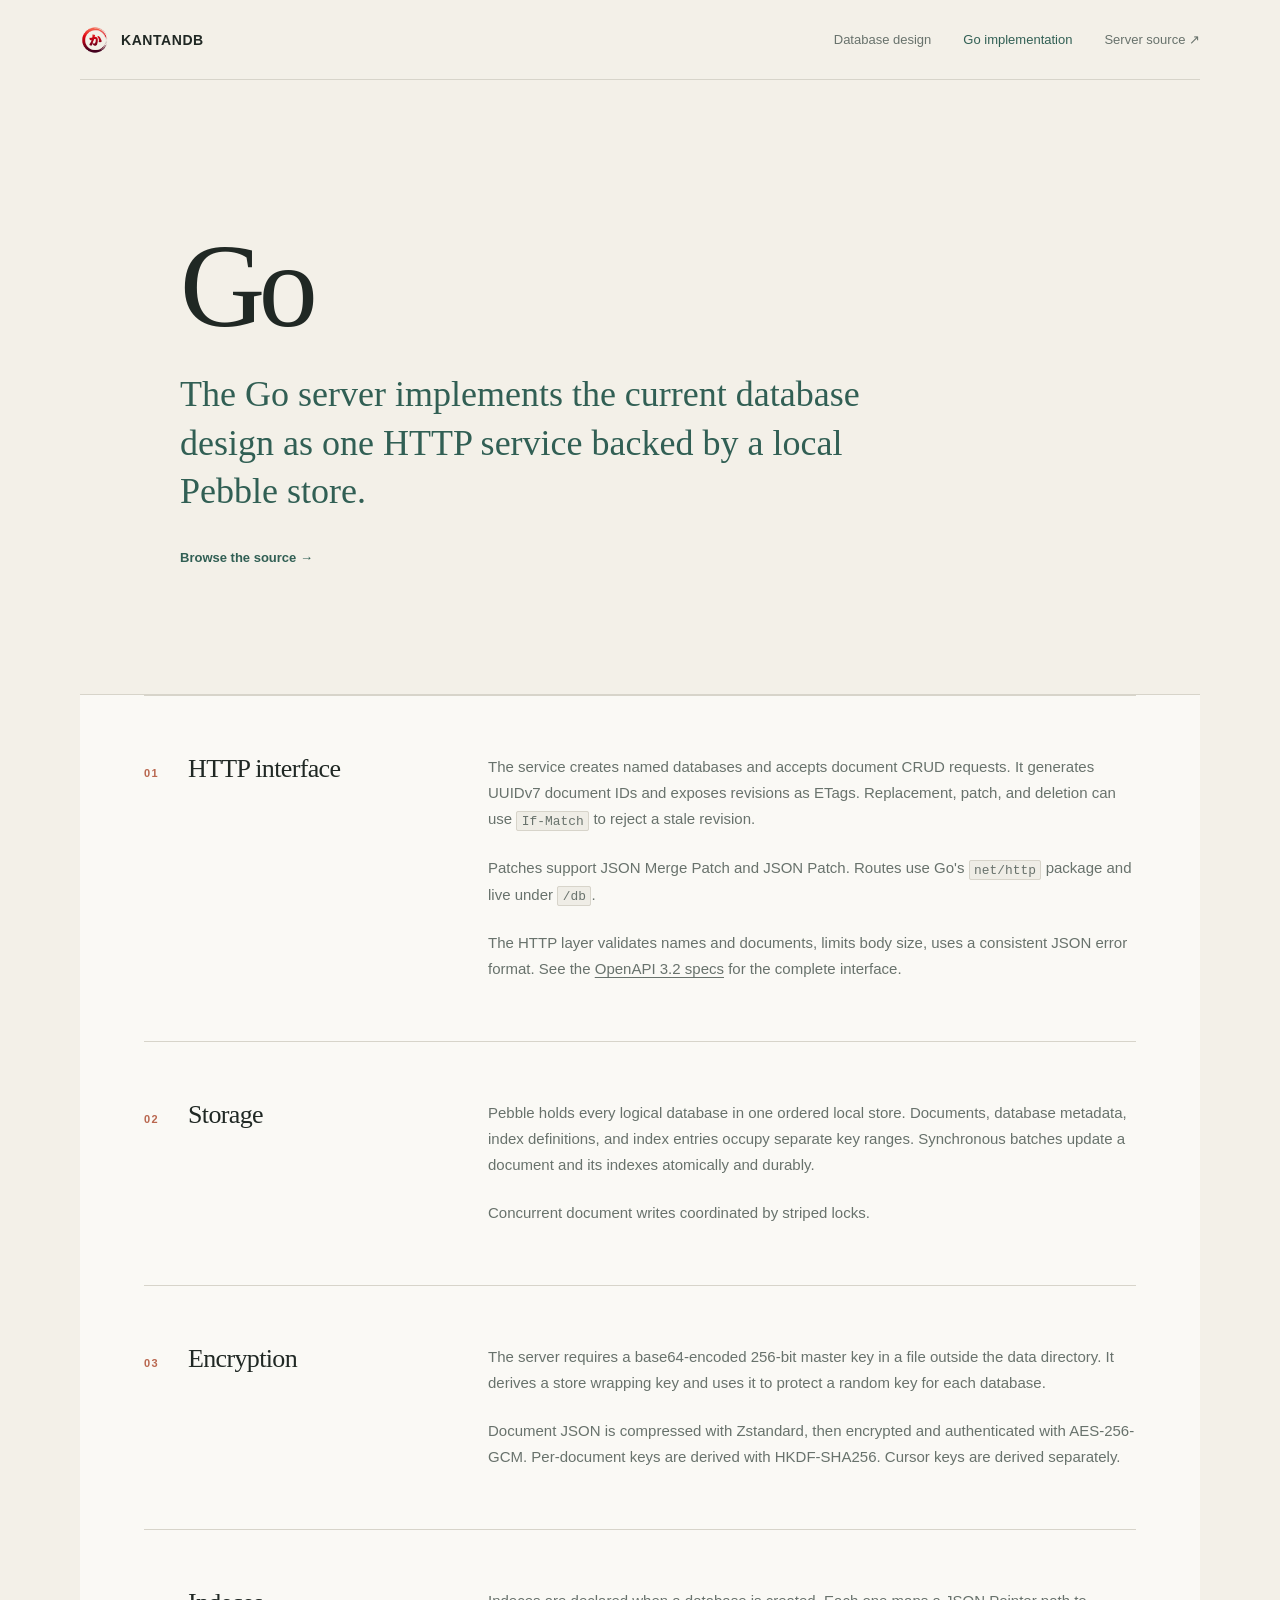
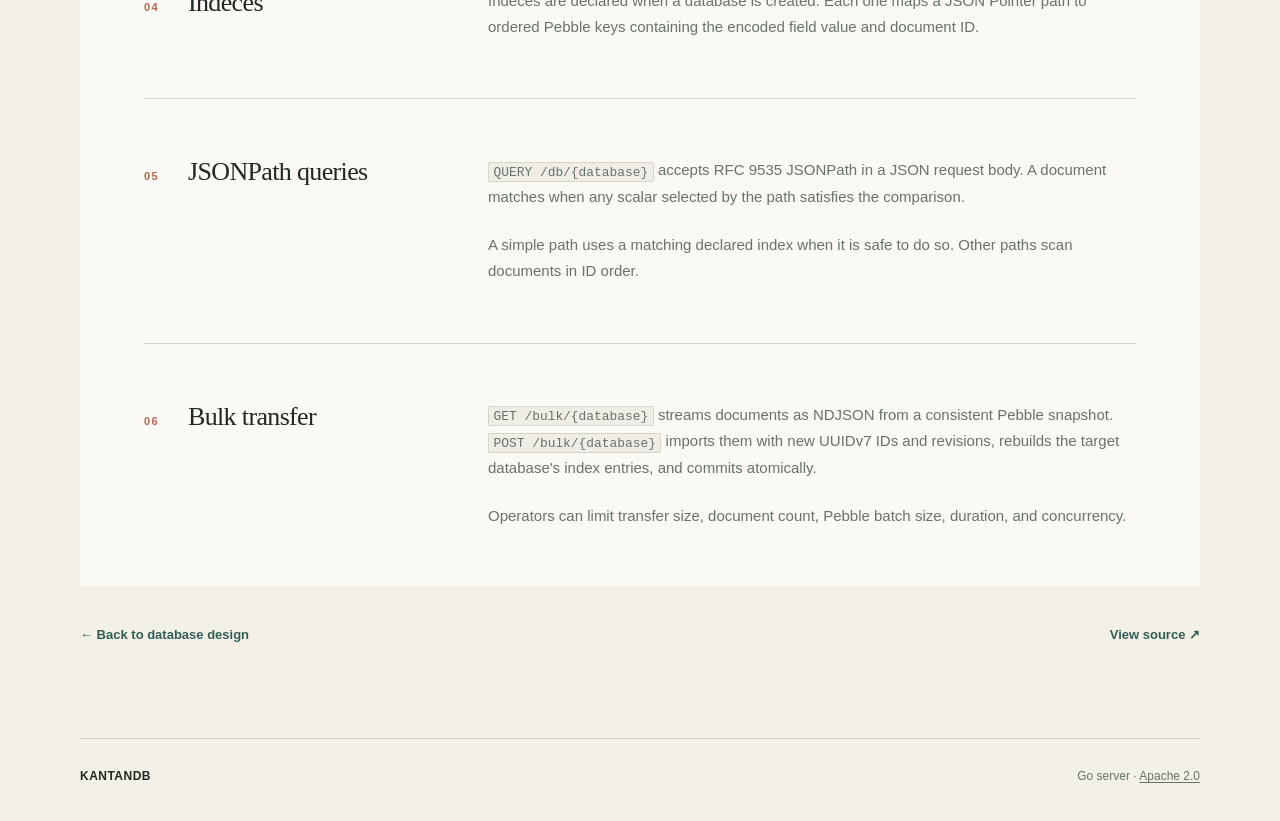
==== commit c2a19b46: "docs: separate website content from presentation" ====
--- a/go.html
+++ b/go.html
@@ -3,10 +3,10 @@
   <head>
     <meta charset="utf-8">
     <meta name="viewport" content="width=device-width, initial-scale=1">
-    <meta name="description" content="Notes on the current Go implementation of KantanDB.">
+    <meta name="description" content="Notes on the current Go implementation.">
     <meta name="theme-color" content="#f3f0e8">
 
-    <title>Go implementation — KantanDB</title>
+    <title>KantanDB: Go implementation</title>
 
     <link rel="stylesheet" href="./styles.css">
   </head>
@@ -26,18 +26,12 @@
 
     <main>
       <header class="page-intro detail-intro">
-        <p class="label"><a href="./">KantanDB</a> / current implementation</p>
         <h1>Go</h1>
         <p class="summary">
-          The Go server implements the current database design as one HTTP
-          service backed by a local Pebble store.
-        </p>
-        <p>
-          For now, the Go server is the reference implementation. Its storage
-          formats may change as the design develops.
+          The Go server implements the current database design as one HTTP service backed by a local Pebble store.
         </p>
         <p class="source-line">
-          <a class="text-link" href="https://github.com/kantandb/server-go">Browse the server source →</a>
+          <a class="text-link" href="https://github.com/kantandb/server-go">Browse the source →</a>
         </p>
       </header>
 
@@ -49,23 +43,13 @@
           </div>
           <div class="section-copy">
             <p>
-              The service creates named databases and accepts document CRUD
-              requests. It generates UUIDv7 document IDs and exposes revisions
-              as ETags. Replacement, patch, and deletion can use
-              <code>If-Match</code> to reject a stale revision.
+              The service creates named databases and accepts document CRUD requests. It generates UUIDv7 document IDs and exposes revisions as ETags. Replacement, patch, and deletion can use <code>If-Match</code> to reject a stale revision.
             </p>
             <p>
-              Patches support JSON Merge Patch and JSON Patch. Routes use Go's
-              <code>net/http</code> package and live under <code>/db</code>.
-              Paths without a trailing slash are canonical.
+              Patches support JSON Merge Patch and JSON Patch. Routes use Go's <code>net/http</code> package and live under <code>/db</code>.
             </p>
             <p>
-              The HTTP layer validates names and documents, limits body size,
-              uses a consistent JSON error format, and shuts down gracefully.
-              <code>GET /</code> reports the service name and build version.
-              See the
-              <a href="https://github.com/kantandb/server-go/blob/main/openapi.yaml">OpenAPI 3.2 contract</a>
-              for the complete interface.
+              The HTTP layer validates names and documents, limits body size, uses a consistent JSON error format. See the <a href="https://github.com/kantandb/server-go/blob/main/openapi.yaml">OpenAPI 3.2 specs</a> for the complete interface.
             </p>
           </div>
         </section>
@@ -77,15 +61,10 @@
           </div>
           <div class="section-copy">
             <p>
-              Pebble holds every logical database in one ordered local store.
-              Documents, database metadata, index definitions, and index
-              entries occupy separate key ranges. Synchronous batches update a
-              document and its indexes atomically and durably.
+              Pebble holds every logical database in one ordered local store. Documents, database metadata, index definitions, and index entries occupy separate key ranges. Synchronous batches update a document and its indexes atomically and durably.
             </p>
             <p>
-              Striped locks coordinate concurrent document writes. Database
-              deletion takes the corresponding database lock so that it cannot
-              race with those writes.
+              Concurrent document writes coordinated by striped locks.
             </p>
           </div>
         </section>
@@ -97,16 +76,10 @@
           </div>
           <div class="section-copy">
             <p>
-              The server requires a base64-encoded 256-bit master key in a file
-              outside the data directory. It derives a store wrapping key and
-              uses it to protect a random key for each database.
+              The server requires a base64-encoded 256-bit master key in a file outside the data directory. It derives a store wrapping key and uses it to protect a random key for each database.
             </p>
             <p>
-              Document JSON is compressed with Zstandard, then encrypted and
-              authenticated with AES-256-GCM. Per-document keys are derived with
-              HKDF-SHA256. Cursor keys are derived separately. The key and
-              record layout authenticate stored data but do not hide database
-              names, IDs, indexed values, or record sizes.
+              Document JSON is compressed with Zstandard, then encrypted and authenticated with AES-256-GCM. Per-document keys are derived with HKDF-SHA256. Cursor keys are derived separately.
             </p>
           </div>
         </section>
@@ -114,19 +87,11 @@
         <section class="detail-section">
           <div class="section-title">
             <p class="section-number">04</p>
-            <h2>Indexes</h2>
+            <h2>Indeces</h2>
           </div>
           <div class="section-copy">
             <p>
-              Indexes are declared when a database is created. Each one maps a
-              JSON Pointer path to ordered Pebble keys containing the encoded
-              field value and document ID.
-            </p>
-            <p>
-              Equality accepts any JSON scalar. Ordered comparisons accept
-              numbers and strings without coercion. Number encoding preserves
-              exact JSON numeric order; strings use binary UTF-8 order. Query
-              pages return document IDs and opaque authenticated cursors.
+              Indeces are declared when a database is created. Each one maps a JSON Pointer path to ordered Pebble keys containing the encoded field value and document ID.
             </p>
           </div>
         </section>
@@ -138,16 +103,10 @@
           </div>
           <div class="section-copy">
             <p>
-              <code>QUERY /db/{database}</code> accepts RFC 9535 JSONPath in a JSON
-              request body. A document matches when any scalar selected by the
-              path satisfies the comparison.
+              <code>QUERY /db/{database}</code> accepts RFC 9535 JSONPath in a JSON request body. A document matches when any scalar selected by the path satisfies the comparison.
             </p>
             <p>
-              A simple path uses a matching declared index when it is safe to
-              do so. Other paths scan documents in ID order. Each page may scan
-              at most 10,000 documents, each request has a five-second deadline,
-              and path size, nesting, selectors, and evaluated document nodes
-              are bounded.
+              A simple path uses a matching declared index when it is safe to do so. Other paths scan documents in ID order.
             </p>
           </div>
         </section>
@@ -159,17 +118,10 @@
           </div>
           <div class="section-copy">
             <p>
-              <code>GET /bulk/{database}</code> streams documents as NDJSON
-              from a consistent Pebble snapshot. <code>POST /bulk/{database}</code>
-              imports them with new UUIDv7 IDs and revisions, rebuilds the
-              target database's index entries, and commits atomically.
+              <code>GET /bulk/{database}</code> streams documents as NDJSON from a consistent Pebble snapshot. <code>POST /bulk/{database}</code> imports them with new UUIDv7 IDs and revisions, rebuilds the target database's index entries, and commits atomically.
             </p>
             <p>
-              Operators can limit transfer size, document count, Pebble batch
-              size, duration, and concurrency. Bulk transfer preserves
-              document values but omits database metadata, original IDs and
-              revisions, ETags, and encryption keys. It is not backup and
-              restore.
+              Operators can limit transfer size, document count, Pebble batch size, duration, and concurrency.
             </p>
           </div>
         </section>
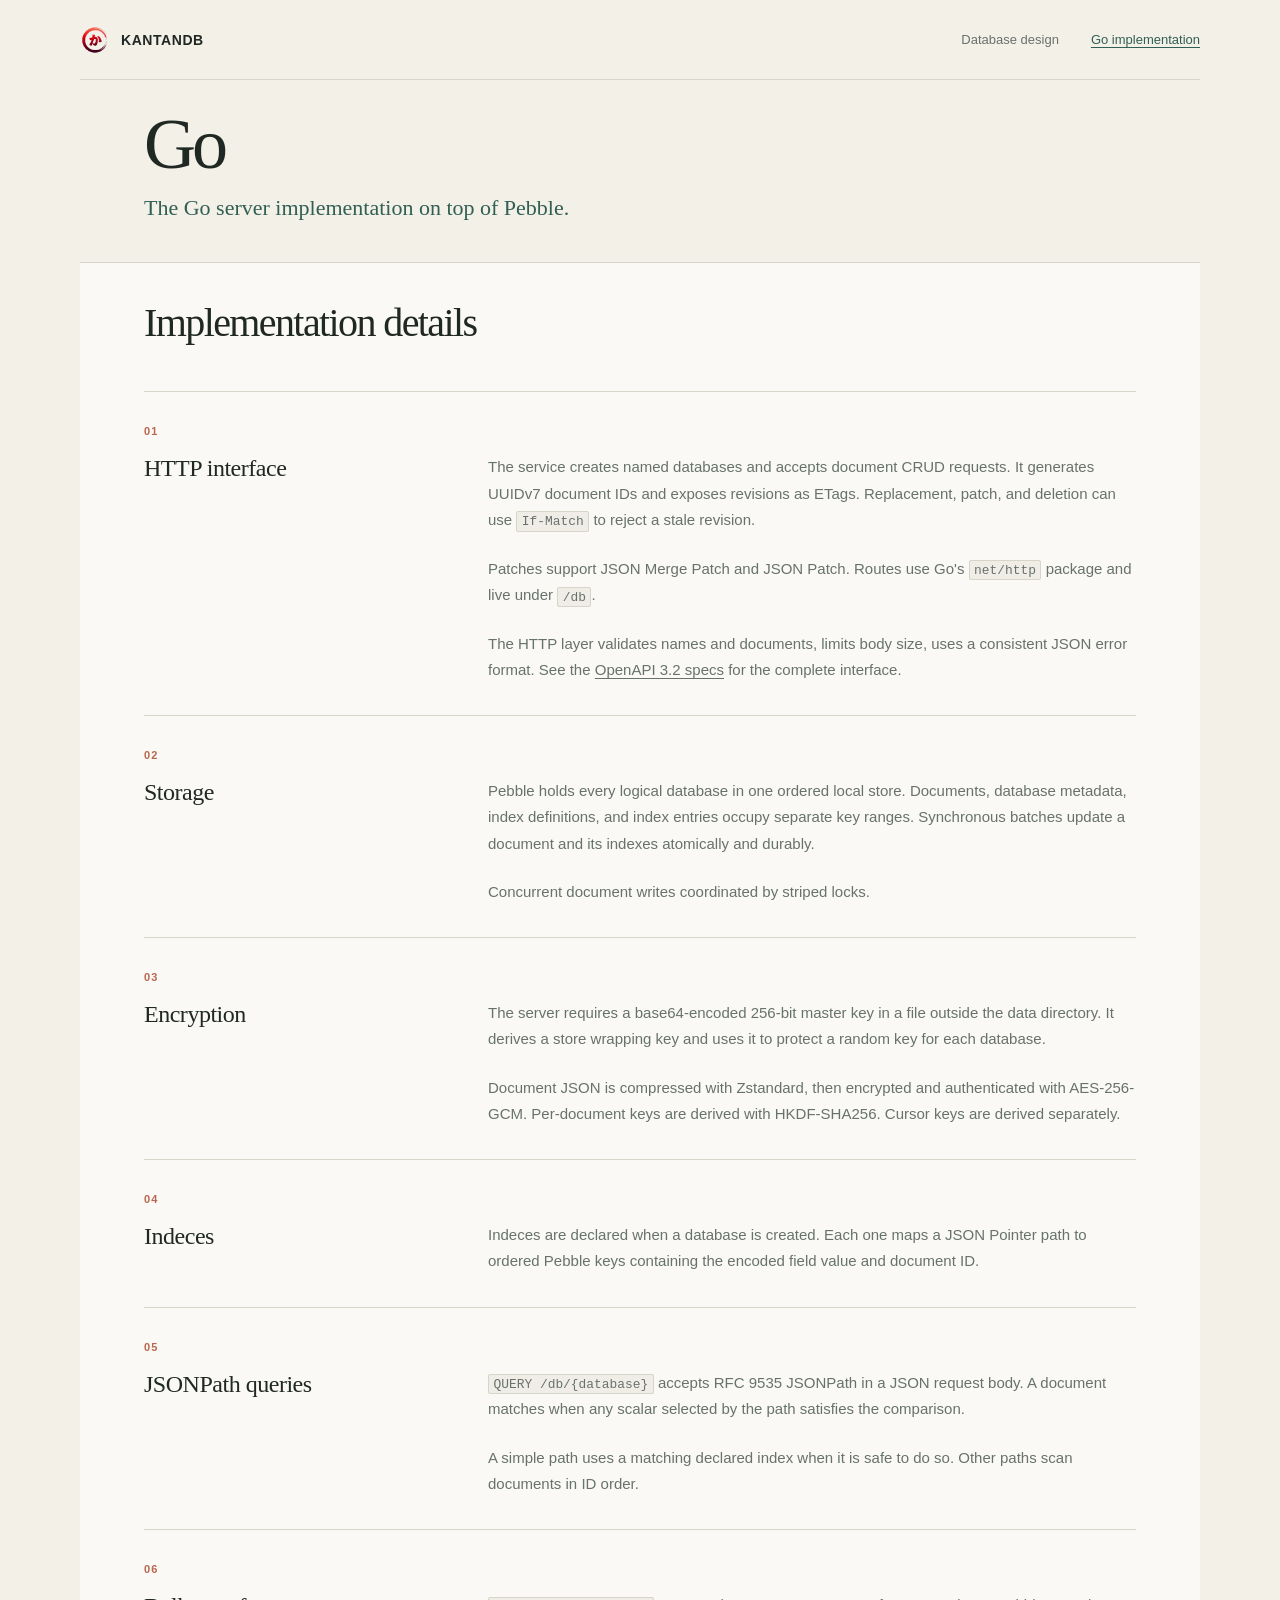
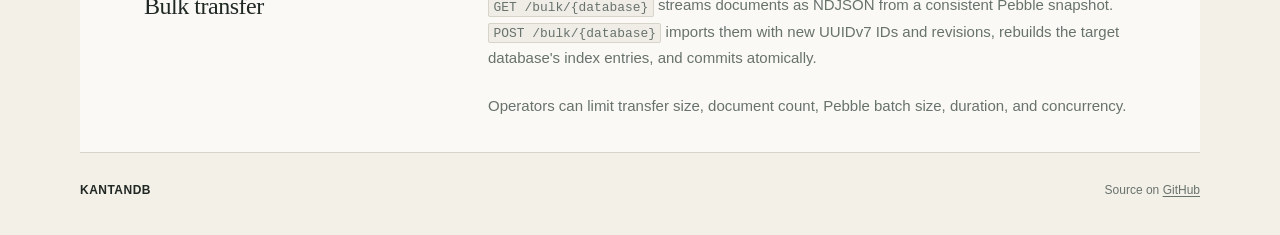
==== commit 670c89bc: "style: unify page layouts and tighten spacing" ====
--- a/go.html
+++ b/go.html
@@ -20,7 +20,6 @@
       <nav aria-label="Main navigation">
         <a href="./">Database design</a>
         <a aria-current="page" href="./go.html">Go implementation</a>
-        <a href="https://github.com/kantandb/server-go">Server source <span aria-hidden="true">↗</span></a>
       </nav>
     </header>
 
@@ -28,20 +27,18 @@
       <header class="page-intro detail-intro">
         <h1>Go</h1>
         <p class="summary">
-          The Go server implements the current database design as one HTTP service backed by a local Pebble store.
-        </p>
-        <p class="source-line">
-          <a class="text-link" href="https://github.com/kantandb/server-go">Browse the source →</a>
+          The Go server implementation on top of Pebble.
         </p>
       </header>
 
-      <article>
-        <section class="detail-section">
-          <div class="section-title">
-            <p class="section-number">01</p>
-            <h2>HTTP interface</h2>
-          </div>
-          <div class="section-copy">
+      <article class="numbered-sections">
+        <header class="article-header">
+          <h2>Implementation details</h2>
+        </header>
+
+        <section class="design-section">
+          <h3>HTTP interface</h3>
+          <div>
             <p>
               The service creates named databases and accepts document CRUD requests. It generates UUIDv7 document IDs and exposes revisions as ETags. Replacement, patch, and deletion can use <code>If-Match</code> to reject a stale revision.
             </p>
@@ -54,12 +51,9 @@
           </div>
         </section>
 
-        <section class="detail-section">
-          <div class="section-title">
-            <p class="section-number">02</p>
-            <h2>Storage</h2>
-          </div>
-          <div class="section-copy">
+        <section class="design-section">
+          <h3>Storage</h3>
+          <div>
             <p>
               Pebble holds every logical database in one ordered local store. Documents, database metadata, index definitions, and index entries occupy separate key ranges. Synchronous batches update a document and its indexes atomically and durably.
             </p>
@@ -69,12 +63,9 @@
           </div>
         </section>
 
-        <section class="detail-section">
-          <div class="section-title">
-            <p class="section-number">03</p>
-            <h2>Encryption</h2>
-          </div>
-          <div class="section-copy">
+        <section class="design-section">
+          <h3>Encryption</h3>
+          <div>
             <p>
               The server requires a base64-encoded 256-bit master key in a file outside the data directory. It derives a store wrapping key and uses it to protect a random key for each database.
             </p>
@@ -84,24 +75,18 @@
           </div>
         </section>
 
-        <section class="detail-section">
-          <div class="section-title">
-            <p class="section-number">04</p>
-            <h2>Indeces</h2>
-          </div>
-          <div class="section-copy">
+        <section class="design-section">
+          <h3>Indeces</h3>
+          <div>
             <p>
               Indeces are declared when a database is created. Each one maps a JSON Pointer path to ordered Pebble keys containing the encoded field value and document ID.
             </p>
           </div>
         </section>
 
-        <section class="detail-section">
-          <div class="section-title">
-            <p class="section-number">05</p>
-            <h2>JSONPath queries</h2>
-          </div>
-          <div class="section-copy">
+        <section class="design-section">
+          <h3>JSONPath queries</h3>
+          <div>
             <p>
               <code>QUERY /db/{database}</code> accepts RFC 9535 JSONPath in a JSON request body. A document matches when any scalar selected by the path satisfies the comparison.
             </p>
@@ -111,12 +96,9 @@
           </div>
         </section>
 
-        <section class="detail-section">
-          <div class="section-title">
-            <p class="section-number">06</p>
-            <h2>Bulk transfer</h2>
-          </div>
-          <div class="section-copy">
+        <section class="design-section">
+          <h3>Bulk transfer</h3>
+          <div>
             <p>
               <code>GET /bulk/{database}</code> streams documents as NDJSON from a consistent Pebble snapshot. <code>POST /bulk/{database}</code> imports them with new UUIDv7 IDs and revisions, rebuilds the target database's index entries, and commits atomically.
             </p>
@@ -127,15 +109,11 @@
         </section>
       </article>
 
-      <nav class="page-nav" aria-label="Page navigation">
-        <a href="./">← Back to database design</a>
-        <a href="https://github.com/kantandb/server-go">View source ↗</a>
-      </nav>
     </main>
 
     <footer>
       <span>KantanDB</span>
-      <span>Go server · <a href="https://github.com/kantandb/server-go/blob/main/LICENSE">Apache 2.0</a></span>
+      <span>Source on <a href="https://github.com/kantandb/kantandb.dev">GitHub</a></span>
     </footer>
   </body>
 </html>
--- a/styles.css
+++ b/styles.css
@@ -84,10 +84,14 @@
   color: var(--accent);
 }
 
+/* Mark the current page without relying on color alone. */
+.site-header nav a[aria-current="page"] {
+  text-decoration: underline;
+}
+
 .page-intro {
-  max-width: 920px;
-  margin-inline: auto;
-  padding: 132px 0 144px;
+  margin-inline: 64px;
+  padding: 32px 0 40px;
   text-align: left;
 }
 
@@ -97,6 +101,7 @@
   margin: 0;
   color: var(--clay);
   font-size: 11px;
+  line-height: 14px;
   font-weight: 700;
   letter-spacing: 0.12em;
   text-transform: uppercase;
@@ -125,8 +130,8 @@
 }
 
 h1 {
-  margin: 22px 0 30px;
-  font-size: clamp(68px, 11vw, 118px);
+  margin: 0 0 16px;
+  font-size: clamp(48px, 6vw, 72px);
   letter-spacing: -0.055em;
   line-height: 0.9;
 }
@@ -144,7 +149,7 @@
   margin: 0;
   color: var(--accent);
   font-family: Georgia, "Times New Roman", serif;
-  font-size: clamp(25px, 3vw, 36px);
+  font-size: clamp(18px, 2vw, 22px);
   line-height: 1.35;
 }
 
@@ -154,12 +159,12 @@
 }
 
 .article-header {
-  padding: 76px 64px 60px;
+  padding: 40px 64px 32px;
 }
 
 .article-header h2 {
-  margin: 18px 0 16px;
-  font-size: clamp(42px, 5vw, 62px);
+  margin: 0 0 16px;
+  font-size: clamp(30px, 3.5vw, 40px);
   letter-spacing: -0.04em;
   line-height: 1;
 }
@@ -173,16 +178,17 @@
 }
 
 .design-section,
-.detail-section {
+.implementation-row {
   display: grid;
-  grid-template-columns: 240px minmax(0, 1fr);
+  grid-template-columns: 280px minmax(0, 1fr);
   gap: 64px;
   margin: 0 64px;
-  padding: 48px 0 54px;
+  padding: 32px 0;
   border-top: 1px solid var(--line);
 }
 
-#design {
+#design,
+.numbered-sections {
   background: var(--paper);
   counter-reset: design-section;
 }
@@ -206,12 +212,12 @@
   content: counter(design-section, decimal-leading-zero);
   font-family: Arial, Helvetica, sans-serif;
   font-size: 11px;
+  line-height: 14px;
   font-weight: 700;
   letter-spacing: 0.1em;
 }
 
 .design-section p,
-.section-copy p,
 .implementation-row > p {
   margin: 0;
   color: var(--muted);
@@ -219,20 +225,20 @@
   line-height: 1.75;
 }
 
-.design-section p + p,
-.section-copy p + p {
+/* Align descriptions with headings below numbers or status labels. */
+.design-section > div,
+.implementation-row > p {
+  padding-top: 30px;
+}
+
+.design-section p + p {
   margin-top: 22px;
 }
 
 .implementations {
   margin-top: 32px;
-  margin-bottom: 112px;
   color: #f4f1e9;
   background: var(--forest);
-}
-
-.implementations .article-header {
-  padding-bottom: 50px;
 }
 
 .implementations .label,
@@ -242,17 +248,11 @@
 }
 
 .implementation-row {
-  display: grid;
-  grid-template-columns: 180px minmax(0, 1fr) 230px;
-  gap: 40px;
-  align-items: start;
-  margin: 0 64px;
-  padding: 40px 0;
-  border-top: 1px solid rgba(255, 255, 255, 0.2);
+  border-top-color: rgba(255, 255, 255, 0.2);
 }
 
 .implementation-row .status {
-  margin-bottom: 10px;
+  margin-bottom: 16px;
   color: var(--forest-muted);
 }
 
@@ -275,40 +275,8 @@
   text-decoration: underline;
 }
 
-.detail-intro {
-  padding-bottom: 112px;
-}
-
 .source-line {
   margin-top: 32px;
-}
-
-body:has(.detail-intro) main > article {
-  background: var(--paper);
-}
-
-.detail-section {
-  grid-template-columns: 280px minmax(0, 1fr);
-  gap: 64px;
-  padding-block: 58px;
-}
-
-.section-title {
-  display: grid;
-  grid-template-columns: 30px 1fr;
-  gap: 14px;
-  align-items: baseline;
-}
-
-.section-title h2 {
-  margin: 0;
-  font-size: 26px;
-  letter-spacing: -0.025em;
-  line-height: 1.15;
-}
-
-.section-number {
-  color: var(--clay);
 }
 
 code {
@@ -374,29 +342,24 @@
   }
 
   .page-intro {
-    padding: 96px 16px 104px;
+    margin-inline: 32px;
   }
 
   .article-header {
-    padding: 56px 32px 42px;
+    padding: 32px 32px 26px;
   }
 
   .design-section,
-  .detail-section {
+  .implementation-row {
     grid-template-columns: 1fr;
     gap: 26px;
     margin-inline: 32px;
-    padding-block: 40px;
-  }
-
-  .implementation-row {
-    grid-template-columns: 120px minmax(0, 1fr);
-    gap: 28px;
-    margin-inline: 32px;
-  }
-
-  .implementation-row .text-link {
-    grid-column: 2;
+    padding-block: 28px;
+  }
+
+  .design-section > div,
+  .implementation-row > p {
+    padding-top: 0;
   }
 }
 
@@ -407,35 +370,21 @@
     width: min(100% - 32px, 1120px);
   }
 
-  h1 {
-    font-size: 62px;
-  }
-
-  .summary {
-    font-size: 24px;
+  .page-intro {
+    margin-inline: 22px;
   }
 
   .article-header {
-    padding: 46px 22px 36px;
+    padding: 28px 22px 24px;
   }
 
   .article-header h2 {
-    font-size: 40px;
+    font-size: 30px;
   }
 
   .design-section,
-  .detail-section,
   .implementation-row {
     margin-inline: 22px;
-  }
-
-  .implementation-row {
-    grid-template-columns: 1fr;
-    gap: 18px;
-  }
-
-  .implementation-row .text-link {
-    grid-column: 1;
   }
 
   .page-nav,
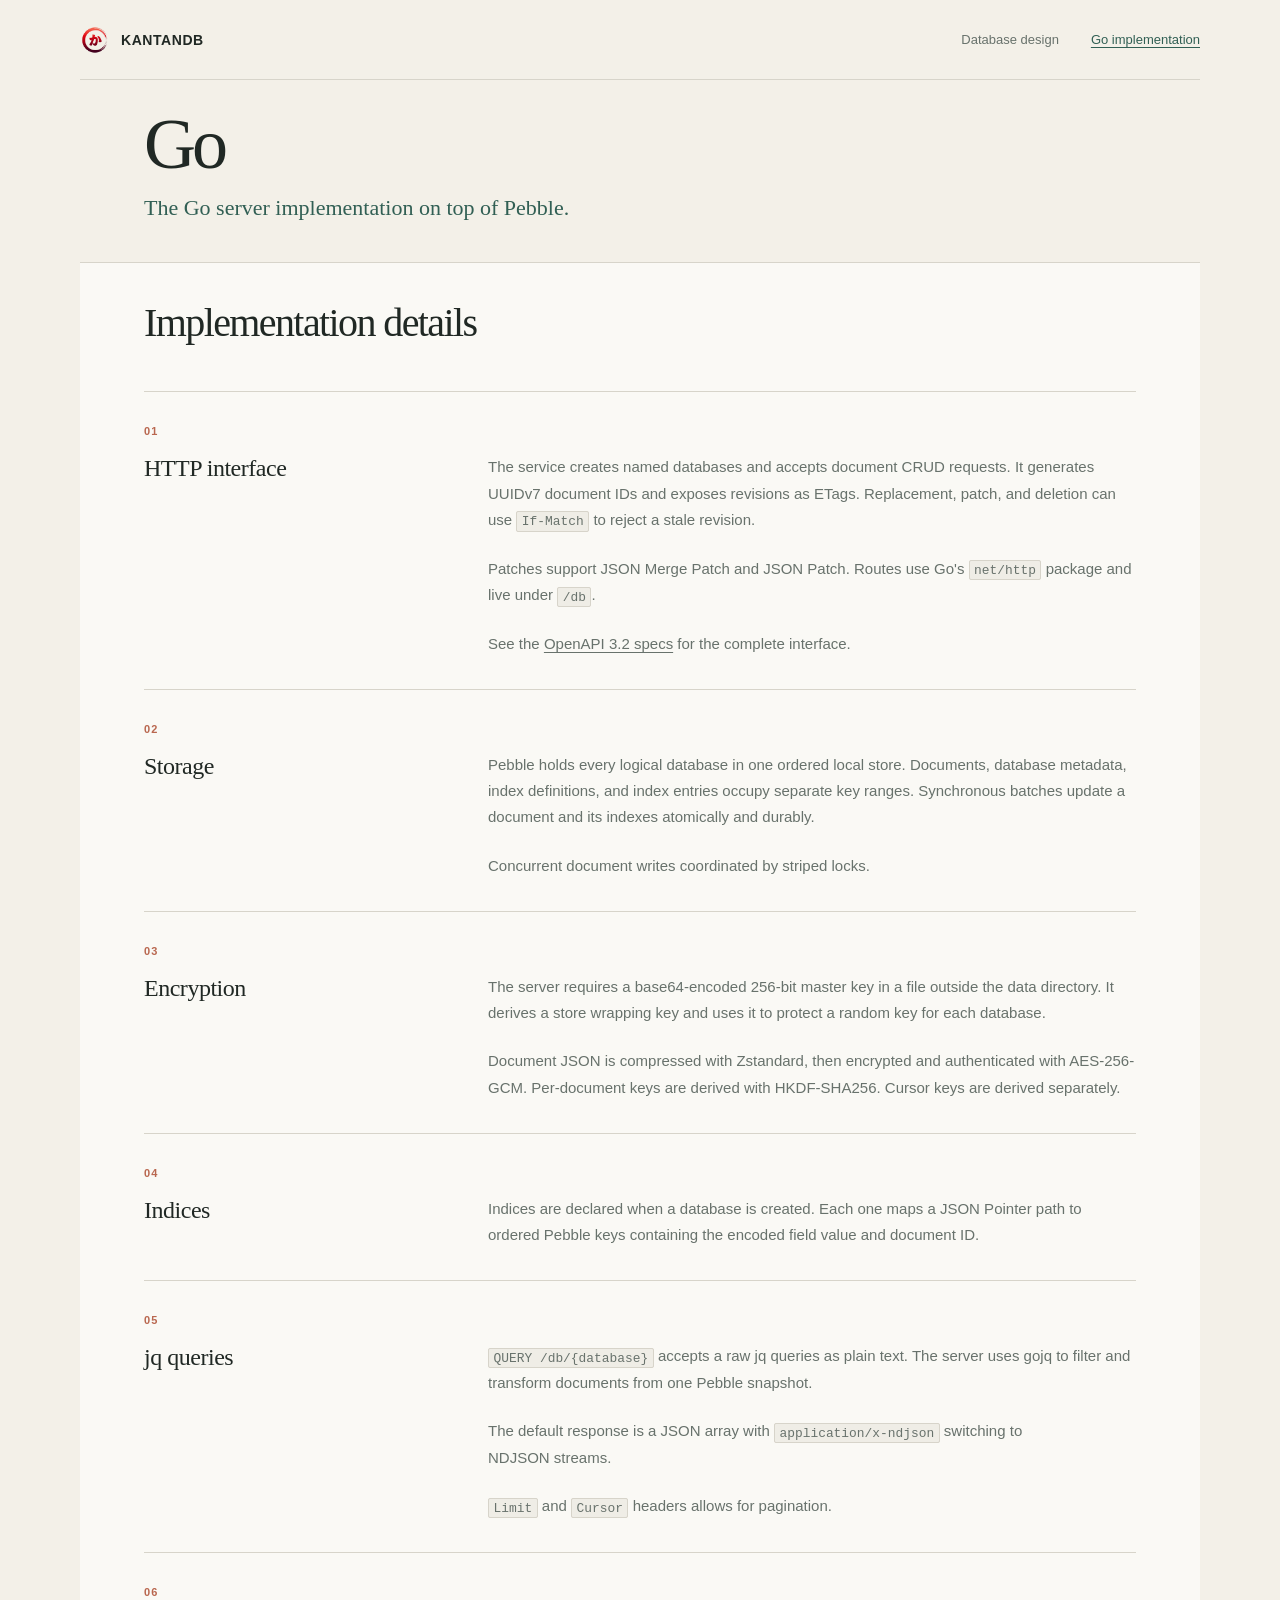
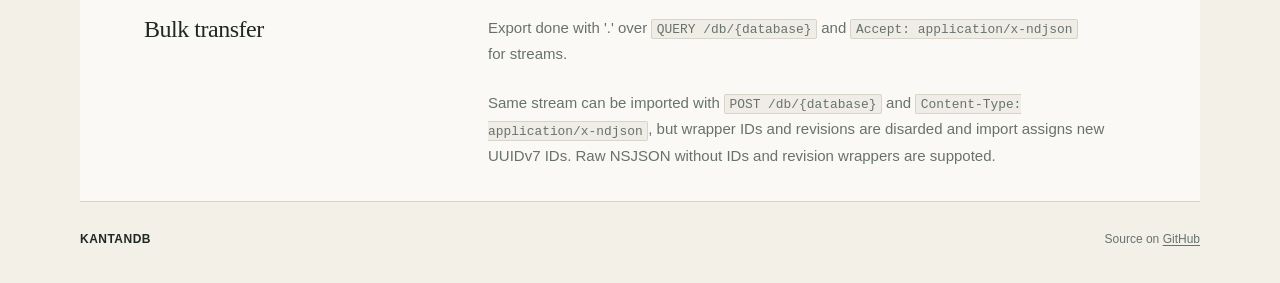
==== commit 4a6cd248: "docs: sync pages with latest Go server" ====
--- a/go.html
+++ b/go.html
@@ -46,7 +46,7 @@
               Patches support JSON Merge Patch and JSON Patch. Routes use Go's <code>net/http</code> package and live under <code>/db</code>.
             </p>
             <p>
-              The HTTP layer validates names and documents, limits body size, uses a consistent JSON error format. See the <a href="https://github.com/kantandb/server-go/blob/main/openapi.yaml">OpenAPI 3.2 specs</a> for the complete interface.
+              See the <a href="https://github.com/kantandb/server-go/blob/main/openapi.yaml">OpenAPI 3.2 specs</a> for the complete interface.
             </p>
           </div>
         </section>
@@ -76,22 +76,25 @@
         </section>
 
         <section class="design-section">
-          <h3>Indeces</h3>
+          <h3>Indices</h3>
           <div>
             <p>
-              Indeces are declared when a database is created. Each one maps a JSON Pointer path to ordered Pebble keys containing the encoded field value and document ID.
+              Indices are declared when a database is created. Each one maps a JSON Pointer path to ordered Pebble keys containing the encoded field value and document ID.
             </p>
           </div>
         </section>
 
         <section class="design-section">
-          <h3>JSONPath queries</h3>
+          <h3>jq queries</h3>
           <div>
             <p>
-              <code>QUERY /db/{database}</code> accepts RFC 9535 JSONPath in a JSON request body. A document matches when any scalar selected by the path satisfies the comparison.
+              <code>QUERY /db/{database}</code> accepts a raw jq queries as plain text. The server uses gojq to filter and transform documents from one Pebble snapshot.
             </p>
             <p>
-              A simple path uses a matching declared index when it is safe to do so. Other paths scan documents in ID order.
+              The default response is a JSON array with <code>application/x-ndjson</code> switching to NDJSON streams.
+            </p>
+            <p>
+              <code>Limit</code> and <code>Cursor</code> headers allows for pagination.
             </p>
           </div>
         </section>
@@ -100,10 +103,10 @@
           <h3>Bulk transfer</h3>
           <div>
             <p>
-              <code>GET /bulk/{database}</code> streams documents as NDJSON from a consistent Pebble snapshot. <code>POST /bulk/{database}</code> imports them with new UUIDv7 IDs and revisions, rebuilds the target database's index entries, and commits atomically.
+              Export done with '.' over <code>QUERY /db/{database}</code> and <code>Accept: application/x-ndjson</code> for streams.
             </p>
             <p>
-              Operators can limit transfer size, document count, Pebble batch size, duration, and concurrency.
+              Same stream can be imported with <code>POST /db/{database}</code> and <code>Content-Type: application/x-ndjson</code>, but wrapper IDs and revisions are disarded and import assigns new UUIDv7 IDs. Raw NSJSON without IDs and revision wrappers are suppoted.
             </p>
           </div>
         </section>
